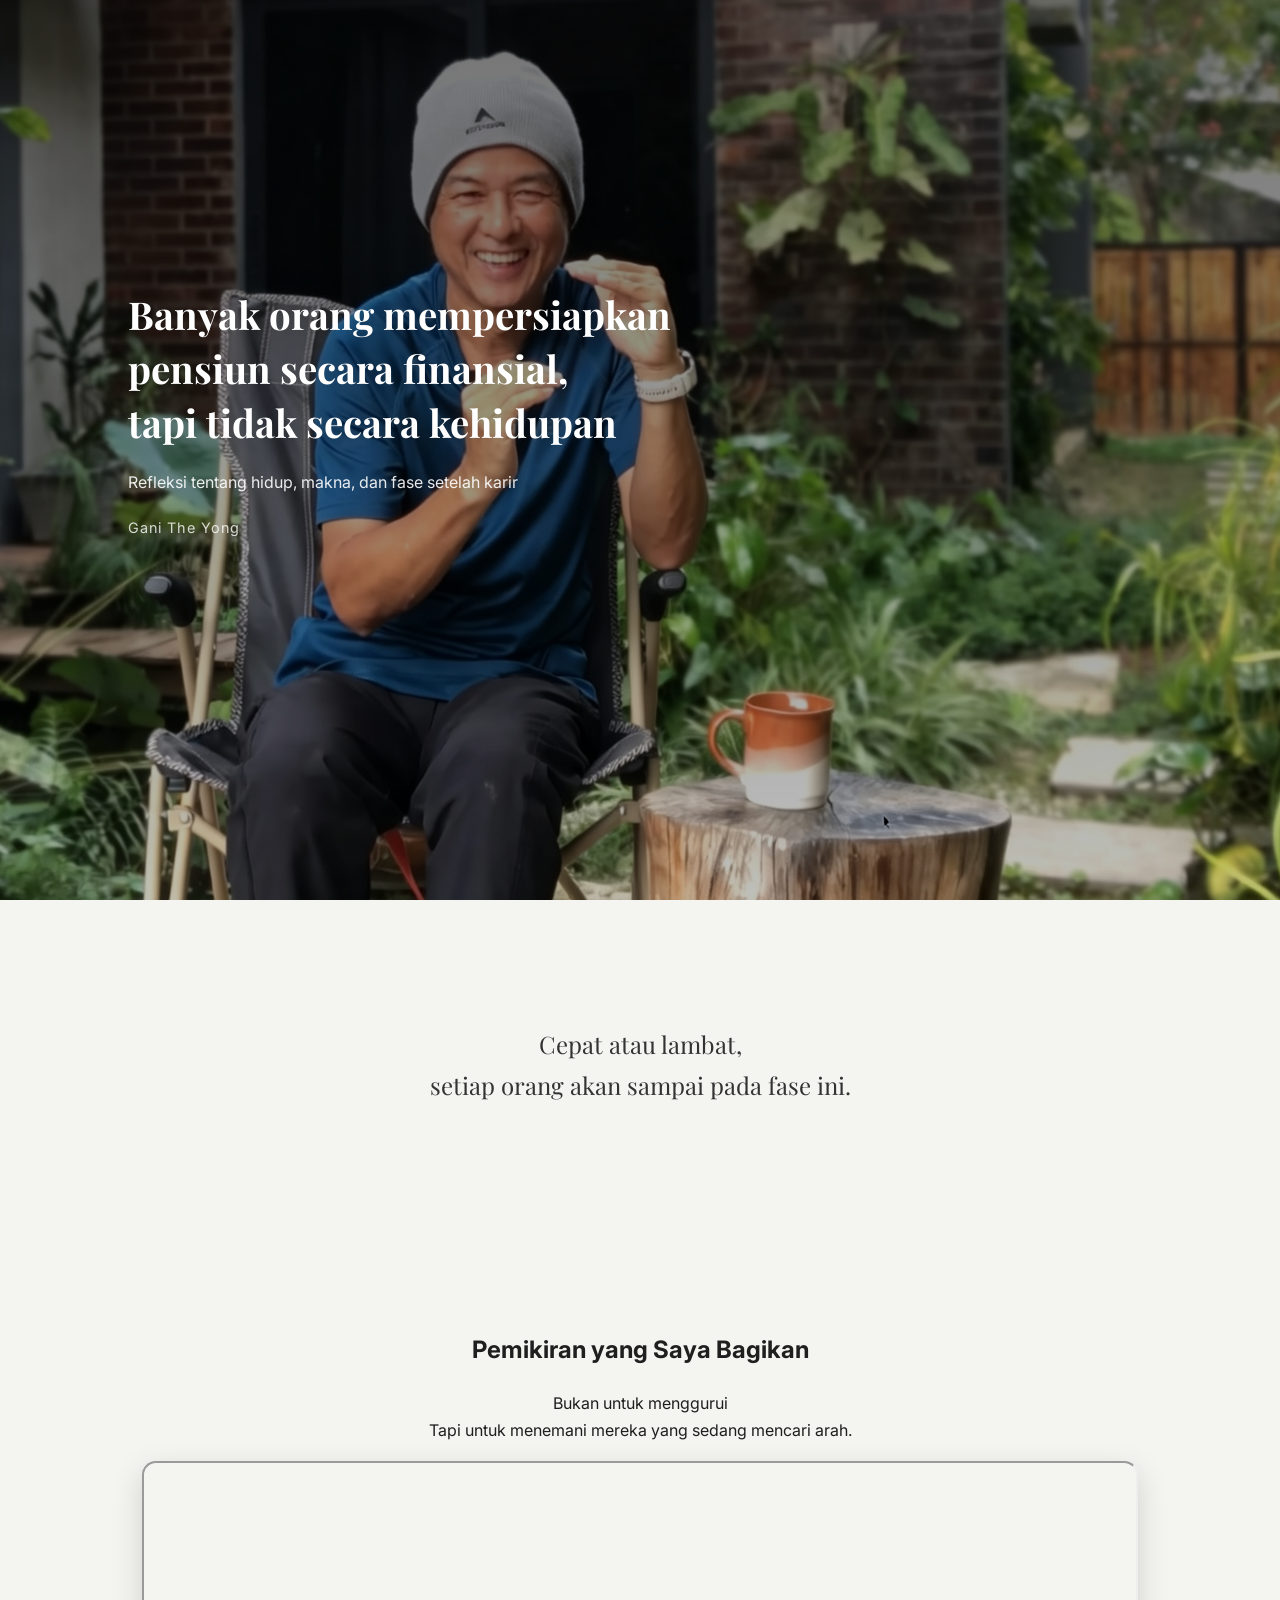
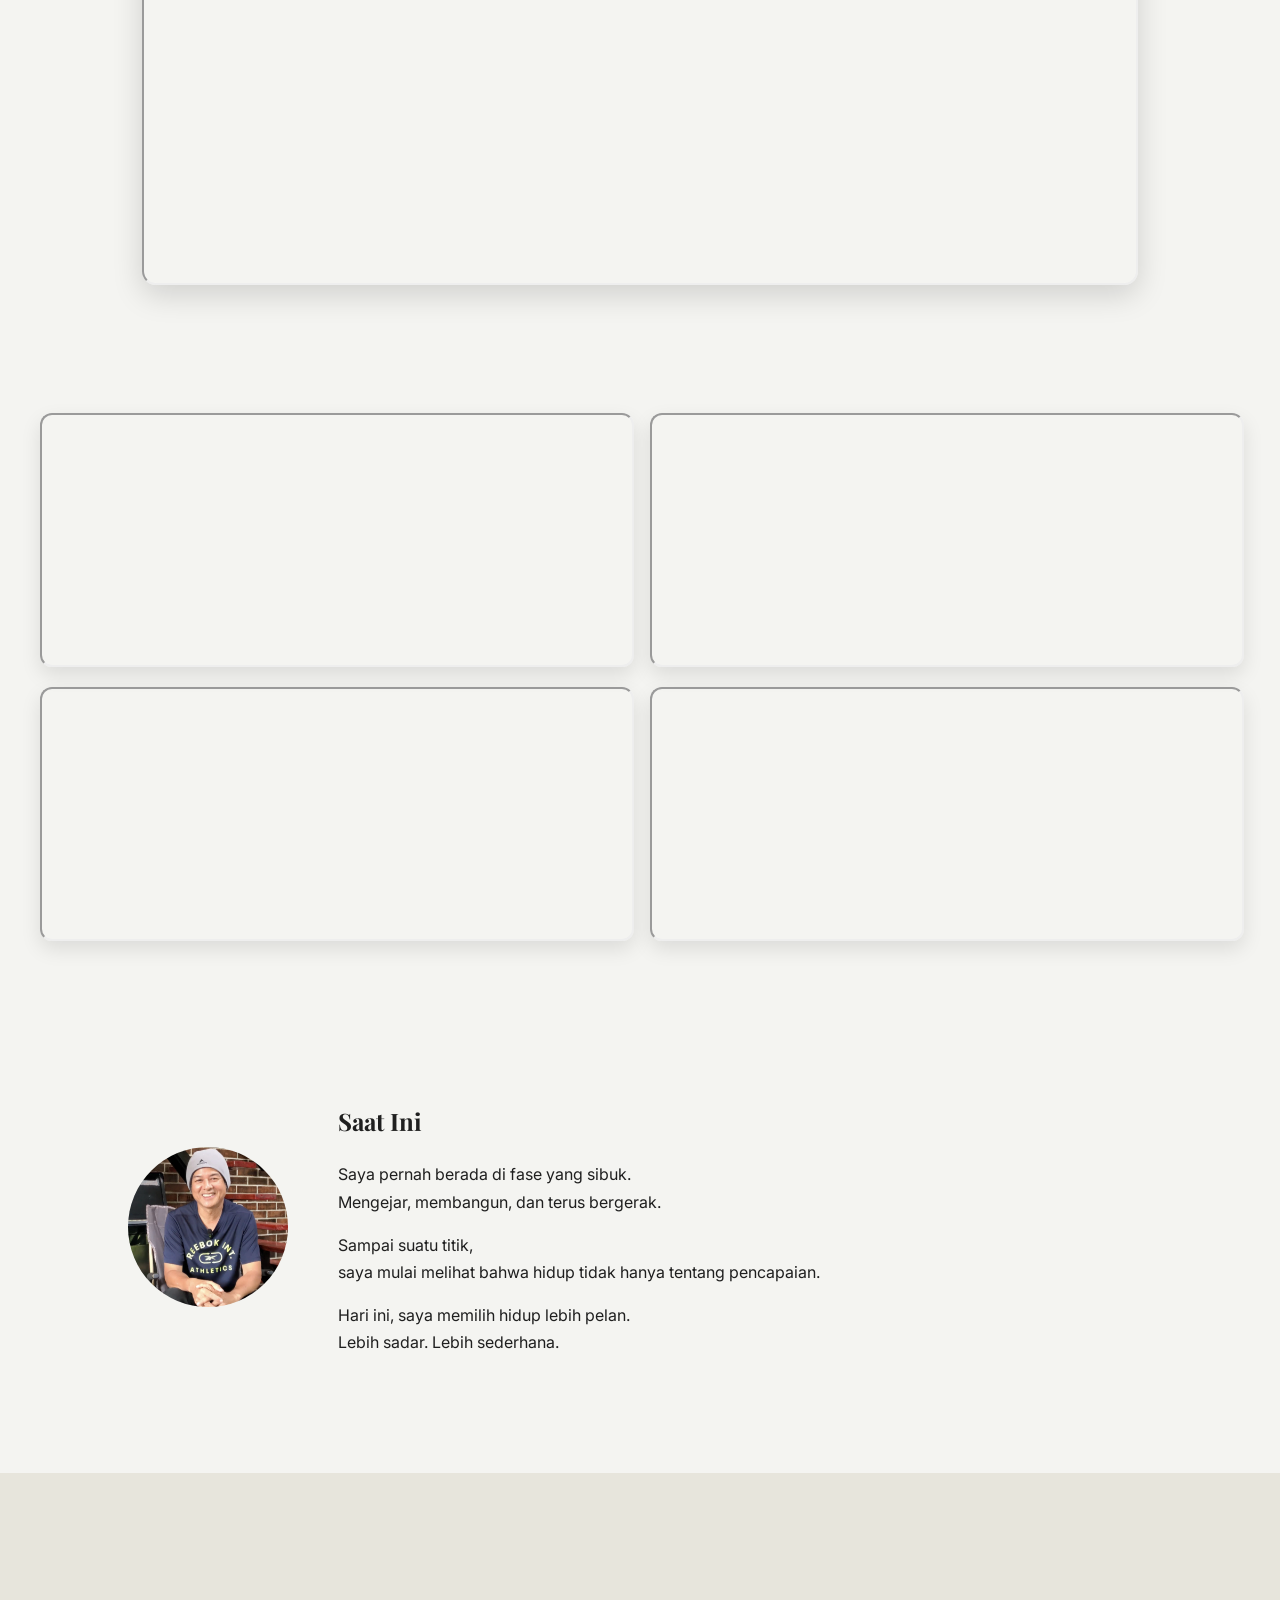
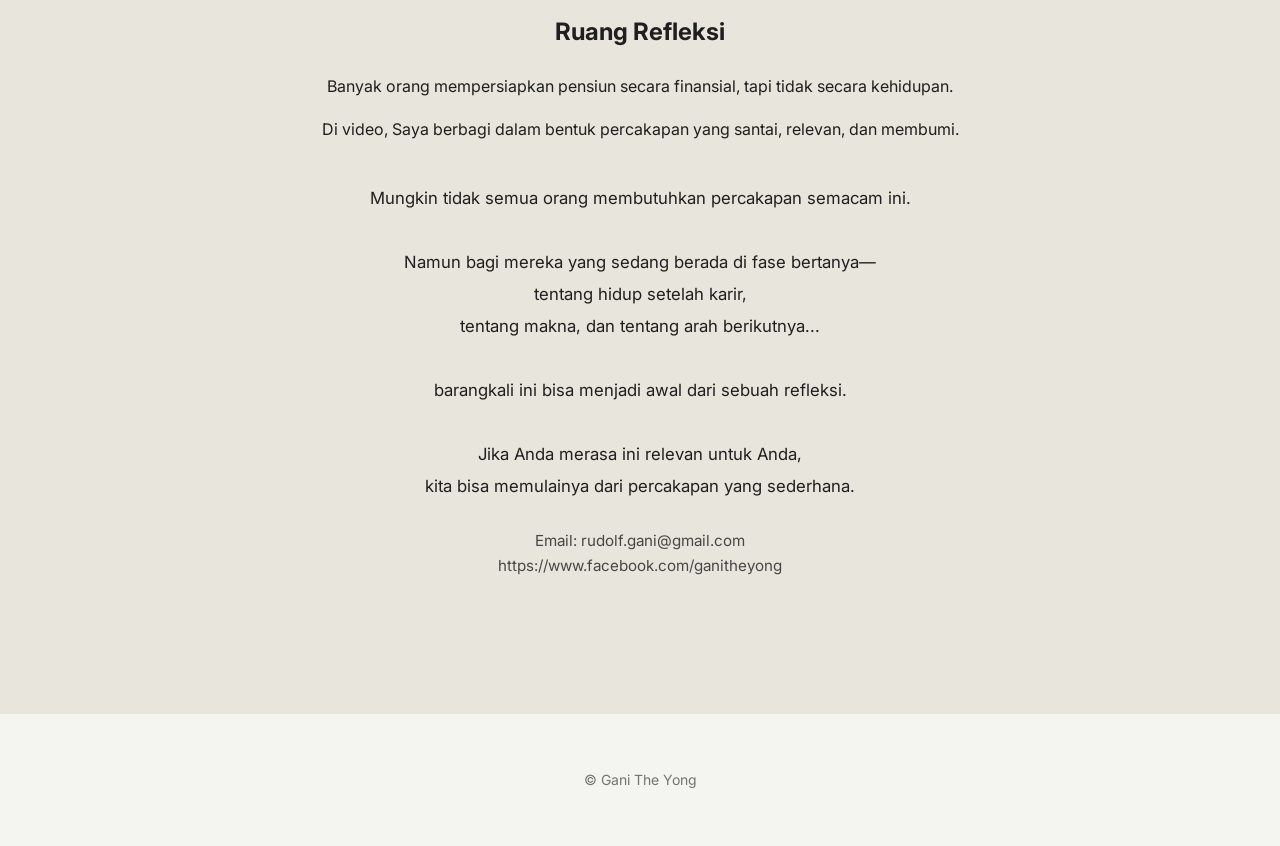
==== index.html @ de5e5ea4 "Update index.html" ====
<!DOCTYPE html>
<html lang="id">
<head>
  <meta charset="UTF-8">
  <title>Gani The Yong</title>
  <meta name="viewport" content="width=device-width, initial-scale=1.0">

  <link href="https://fonts.googleapis.com/css2?family=Playfair+Display&family=Inter:wght@300;400&display=swap" rel="stylesheet">
  <link rel="stylesheet" href="style.css">
</head>

<body>

<!-- HERO -->
<section class="hero">
  <div class="overlay"></div>

  <div class="hero-text">
    <h1>
      Banyak orang mempersiapkan pensiun secara finansial,<br>
      tapi tidak secara kehidupan
    </h1>

    <p>
      Refleksi tentang hidup, makna, dan fase setelah karir
    </p>

    <span class="name">Gani The Yong</span>
  </div>
</section>

<!-- TRANSITION -->
<section class="transition">
  <p>
    Cepat atau lambat,<br>
    setiap orang akan sampai pada fase ini.
  </p>
</section>

<!-- VIDEO EXPERIENCE -->
<section class="video-section">

  <div class="video-text">
    <h2>Pemikiran yang Saya Bagikan</h2>
    <p>
      Bukan untuk menggurui<br>
      Tapi untuk menemani mereka yang sedang mencari arah.
    </p>
  </div>

  <div class="video-main">
    <iframe src="https://www.youtube.com/embed/59CxLBM212E" allowfullscreen></iframe>
  </div>

</section>

<!-- GRID -->
<section class="video-grid">
  <iframe src="https://www.youtube.com/embed/xeolmzCCW_Y"></iframe>
  <iframe src="https://www.youtube.com/embed/osPLewqLtTQ"></iframe>
  <iframe src="https://www.youtube.com/embed/5G__MlsxWP4"></iframe>
  <iframe src="https://www.youtube.com/embed/7hkZw9Pyagk"></iframe>
</section>

<!-- STORY -->
<section class="story">

  <img src="foto.jpg" class="profile">

  <div class="story-text">
    <h2>Saat Ini</h2>

    <p>
    Saya pernah berada di fase yang sibuk.<br>
    Mengejar, membangun, dan terus bergerak.
    </p>

    <p>
    Sampai suatu titik,<br>
    saya mulai melihat bahwa hidup tidak hanya tentang pencapaian.
    </p>

    <p>
    Hari ini, saya memilih hidup lebih pelan.<br>
    Lebih sadar. Lebih sederhana.
    </p>
  </div>

</section>

<!-- SPEAKING -->
<section class="speaking">

  <div class="box">
    <h2>Ruang Refleksi</h2>

    <p>
    Banyak orang mempersiapkan pensiun secara finansial,
    tapi tidak secara kehidupan.
    </p>

    <p>
    Di video, Saya berbagi dalam bentuk percakapan yang santai,
    relevan, dan membumi.
    </p>

    <p class="cta">
    Mungkin tidak semua orang membutuhkan percakapan semacam ini.<br><br>

    Namun bagi mereka yang sedang berada di fase bertanya—<br>
    tentang hidup setelah karir,<br>
    tentang makna, dan tentang arah berikutnya...<br><br>

    barangkali ini bisa menjadi awal dari sebuah refleksi.<br><br>

    Jika Anda merasa ini relevan untuk Anda,<br>
    kita bisa memulainya dari percakapan yang sederhana.
    </p>

    <p class="contact">
      Email: rudolf.gani@gmail.com<br>
      https://www.facebook.com/ganitheyong
    </p>

  </div>

</section>

<footer>
  <p>© Gani The Yong</p>
</footer>

</body>
</html>
---- style.css ----
/* RESET */
body {
  margin: 0;
  font-family: 'Inter', sans-serif;
  background: #f4f4f1;
  color: #1f1f1f;
  line-height: 1.7;
}

/* HERO */
.hero {
  height: 100vh;
  background: url('foto-hero.jpg') center/cover no-repeat;
  position: relative;
  display: flex;
  align-items: flex-start;
}

/* overlay cinematic */
.overlay {
  position: absolute;
  width: 100%;
  height: 100%;
  background: linear-gradient(
    rgba(0,0,0,0.55),
    rgba(0,0,0,0.25)
  );
}

/* HERO TEXT */
.hero-text {
  position: relative;
  color: white;
  max-width: 600px;

  margin-left: 10%;
  margin-top: 32vh; /* 🔥 ini diturunkan lagi */

  animation: fadeUp 1.5s ease;
}

.hero h1 {
  font-family: 'Playfair Display', serif;
  font-size: 2.4em;
  line-height: 1.4;
  margin: 0;
}

.hero p {
  margin-top: 20px;
  opacity: 0.9;
}

.name {
  display: block;
  margin-top: 20px;
  font-size: 0.9em;
  opacity: 0.8;
  letter-spacing: 1px;
}

/* TRANSITION */
.transition {
  text-align: center;
  padding: 100px 20px;
  font-size: 1.5em;
  font-family: 'Playfair Display', serif;
  color: #333;

  animation: fadeUp 1.5s ease;
}

/* VIDEO SECTION */
.video-section {
  padding: 80px 20px;
  text-align: center;

  animation: fadeUp 1.5s ease;
}

.video-main iframe {
  width: 80%;
  height: 420px;
  border-radius: 14px;
  box-shadow: 0 10px 30px rgba(0,0,0,0.15);
}

/* GRID VIDEO */
.video-grid {
  display: grid;
  grid-template-columns: 1fr 1fr;
  gap: 20px;
  padding: 40px;

  animation: fadeUp 1.5s ease;
}

iframe {
  width: 100%;
  height: 250px;
  border-radius: 12px;
  box-shadow: 0 8px 20px rgba(0,0,0,0.1);
}

/* STORY */
.story {
  display: flex;
  align-items: center;
  gap: 50px;
  padding: 100px 10%;

  animation: fadeUp 1.5s ease;
}

.profile {
  width: 160px;
  height: 160px;
  border-radius: 50%;
  object-fit: cover;
  filter: grayscale(15%);
}

.story-text {
  max-width: 500px;
}

.story h2 {
  font-family: 'Playfair Display', serif;
}

/* SPEAKING */
.speaking {
  background: #e7e5dc;
  padding: 120px 20px;

  animation: fadeUp 1.5s ease;
}

.box {
  max-width: 700px;
  margin: auto;
  text-align: center;
}

.cta {
  margin-top: 40px;
  line-height: 1.9;
  font-size: 1.05em;
}

.contact {
  margin-top: 25px;
  font-size: 0.95em;
  opacity: 0.8;
}

/* FOOTER */
footer {
  text-align: center;
  padding: 40px;
  font-size: 14px;
  opacity: 0.6;
}

/* ANIMATION */
@keyframes fadeUp {
  from {
    opacity: 0;
    transform: translateY(30px);
  }
  to {
    opacity: 1;
    transform: translateY(0);
  }
}

/* MOBILE */
@media (max-width: 768px) {

  .hero-text {
    margin-left: 5%;
    margin-top: 38vh; /* lebih turun di HP */
    max-width: 90%;
  }

  .hero h1 {
    font-size: 1.8em;
  }

  .video-main iframe {
    width: 100%;
    height: 250px;
  }

  .video-grid {
    grid-template-columns: 1fr;
  }

  .story {
    flex-direction: column;
    text-align: center;
  }
}
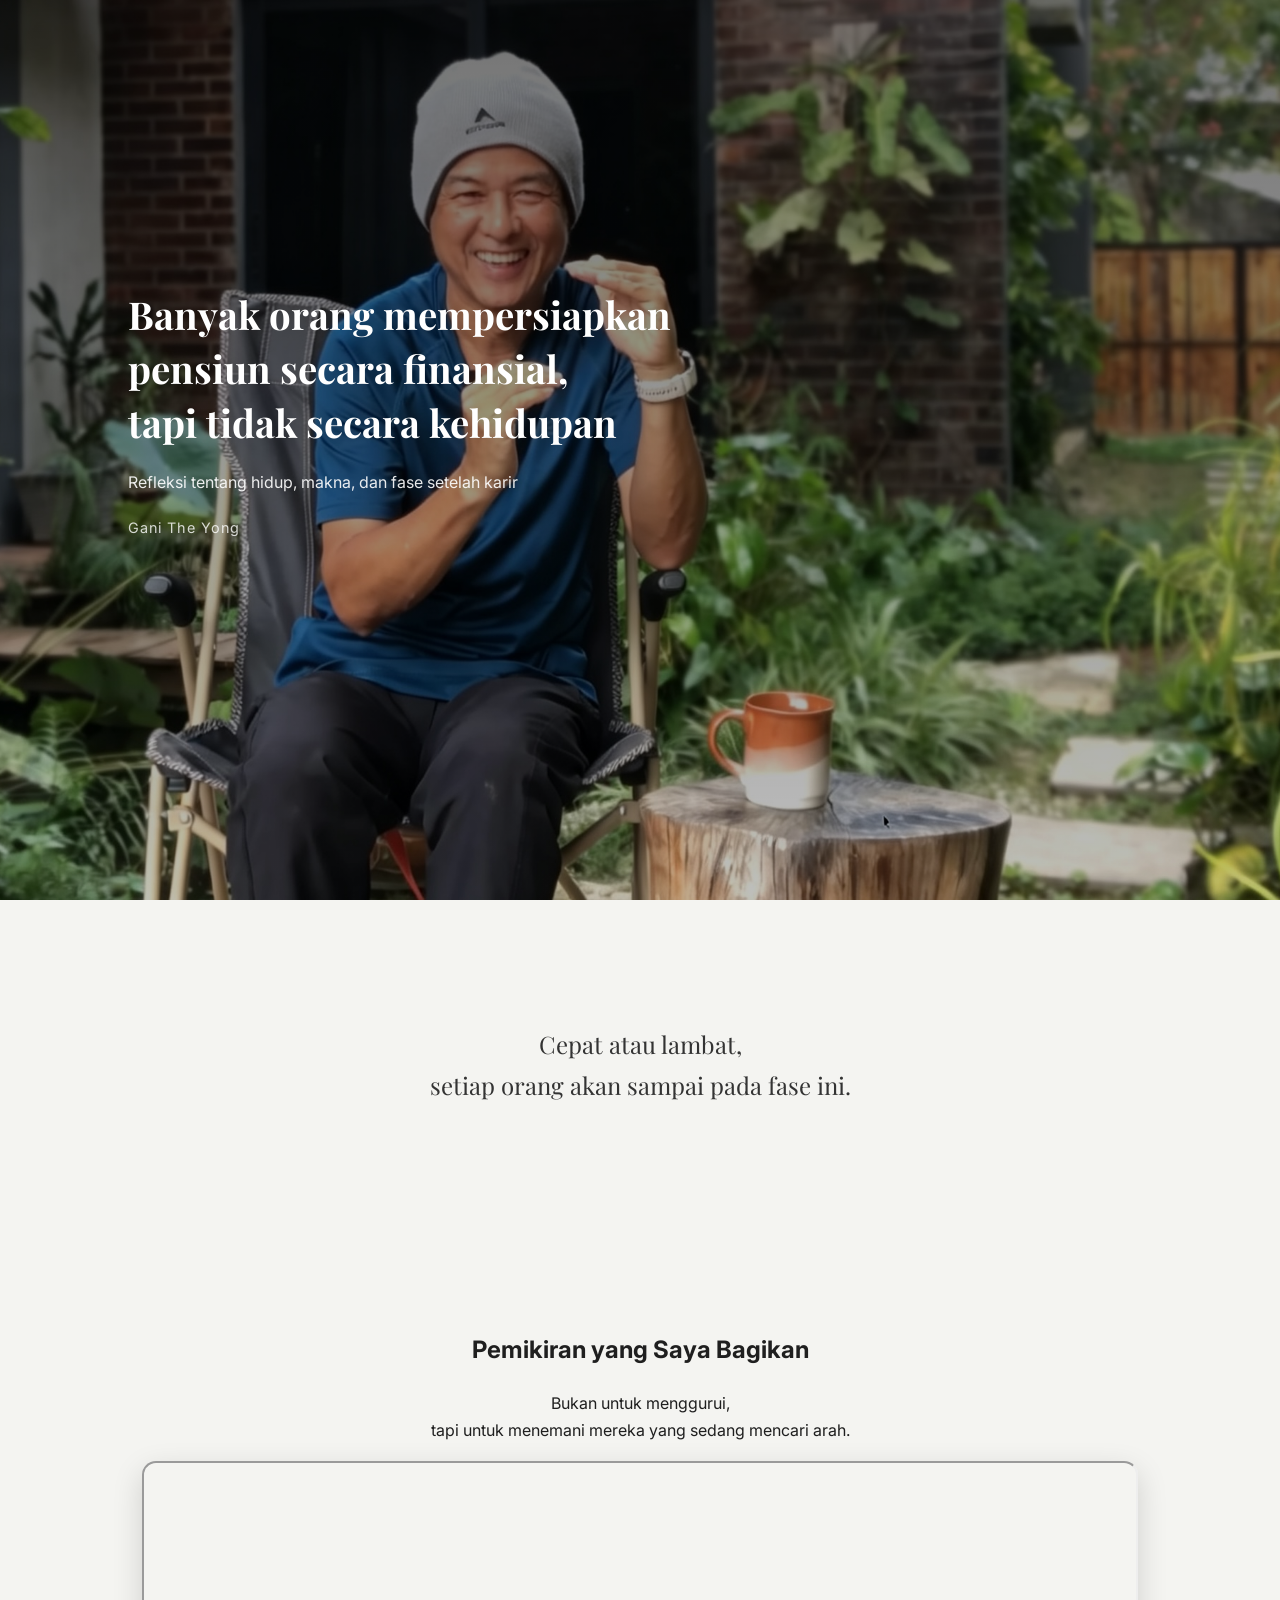
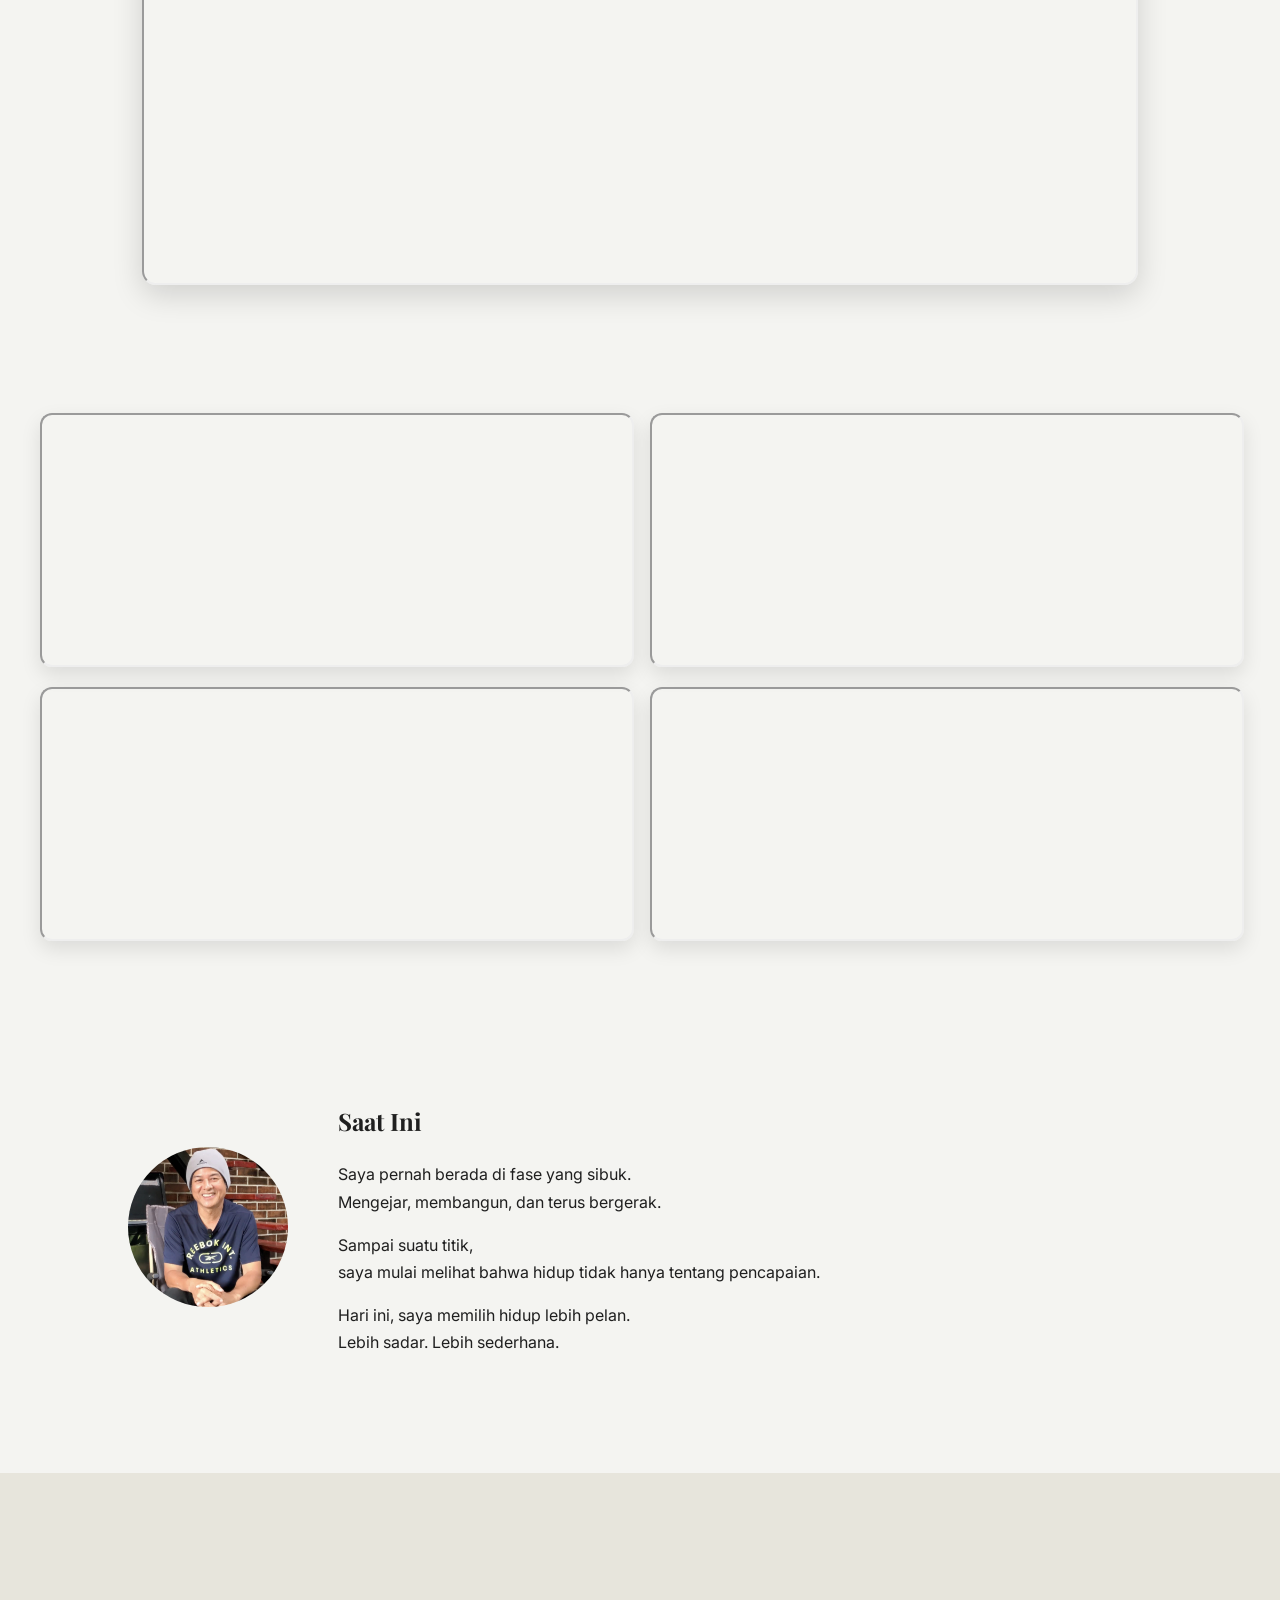
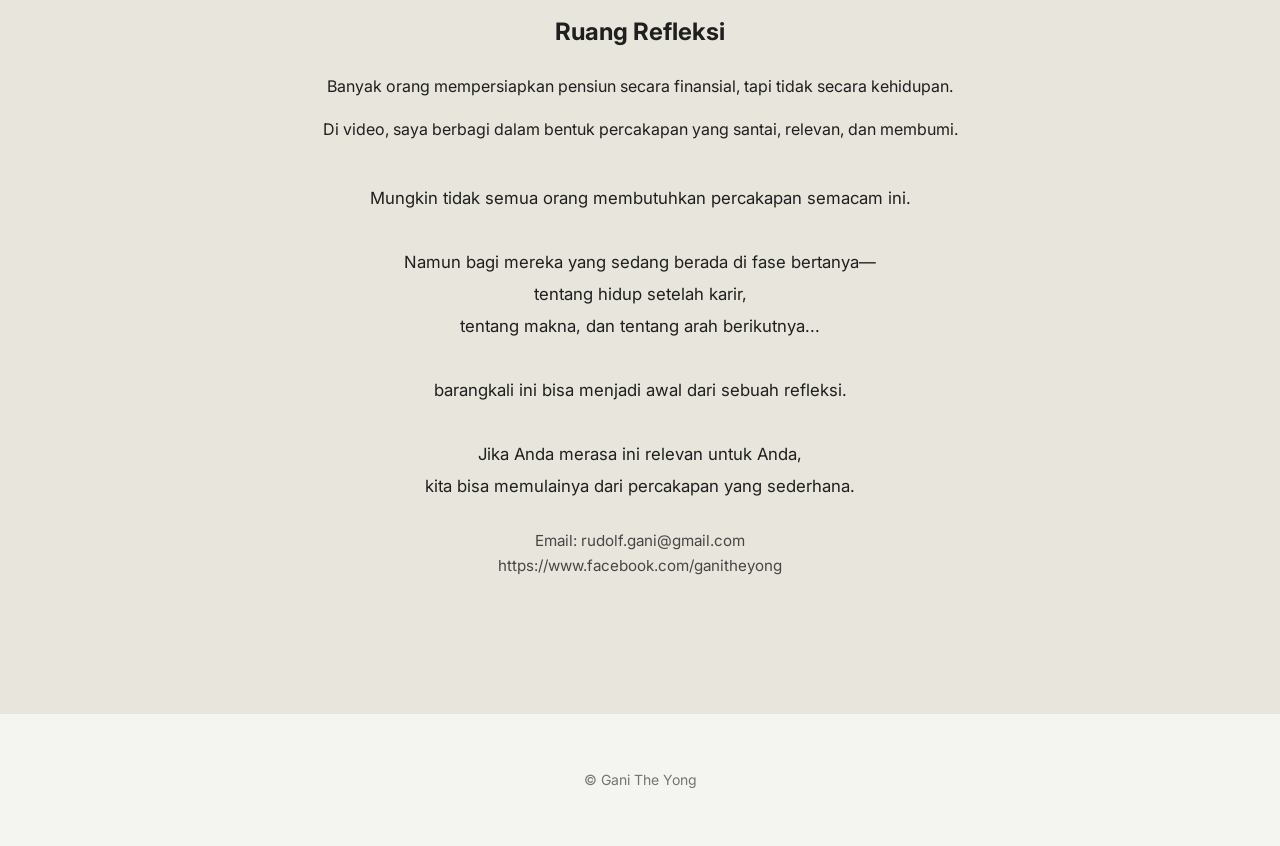
==== commit 516a2e14: "Fix text formatting and capitalization in index.html" ====
--- a/index.html
+++ b/index.html
@@ -37,14 +37,14 @@
   </p>
 </section>
 
-<!-- VIDEO EXPERIENCE -->
+<!-- VIDEO -->
 <section class="video-section">
 
   <div class="video-text">
     <h2>Pemikiran yang Saya Bagikan</h2>
     <p>
-      Bukan untuk menggurui<br>
-      Tapi untuk menemani mereka yang sedang mencari arah.
+      Bukan untuk menggurui,<br>
+      tapi untuk menemani mereka yang sedang mencari arah.
     </p>
   </div>
 
@@ -100,7 +100,7 @@
     </p>
 
     <p>
-    Di video, Saya berbagi dalam bentuk percakapan yang santai,
+    Di video, saya berbagi dalam bentuk percakapan yang santai,
     relevan, dan membumi.
     </p>
 
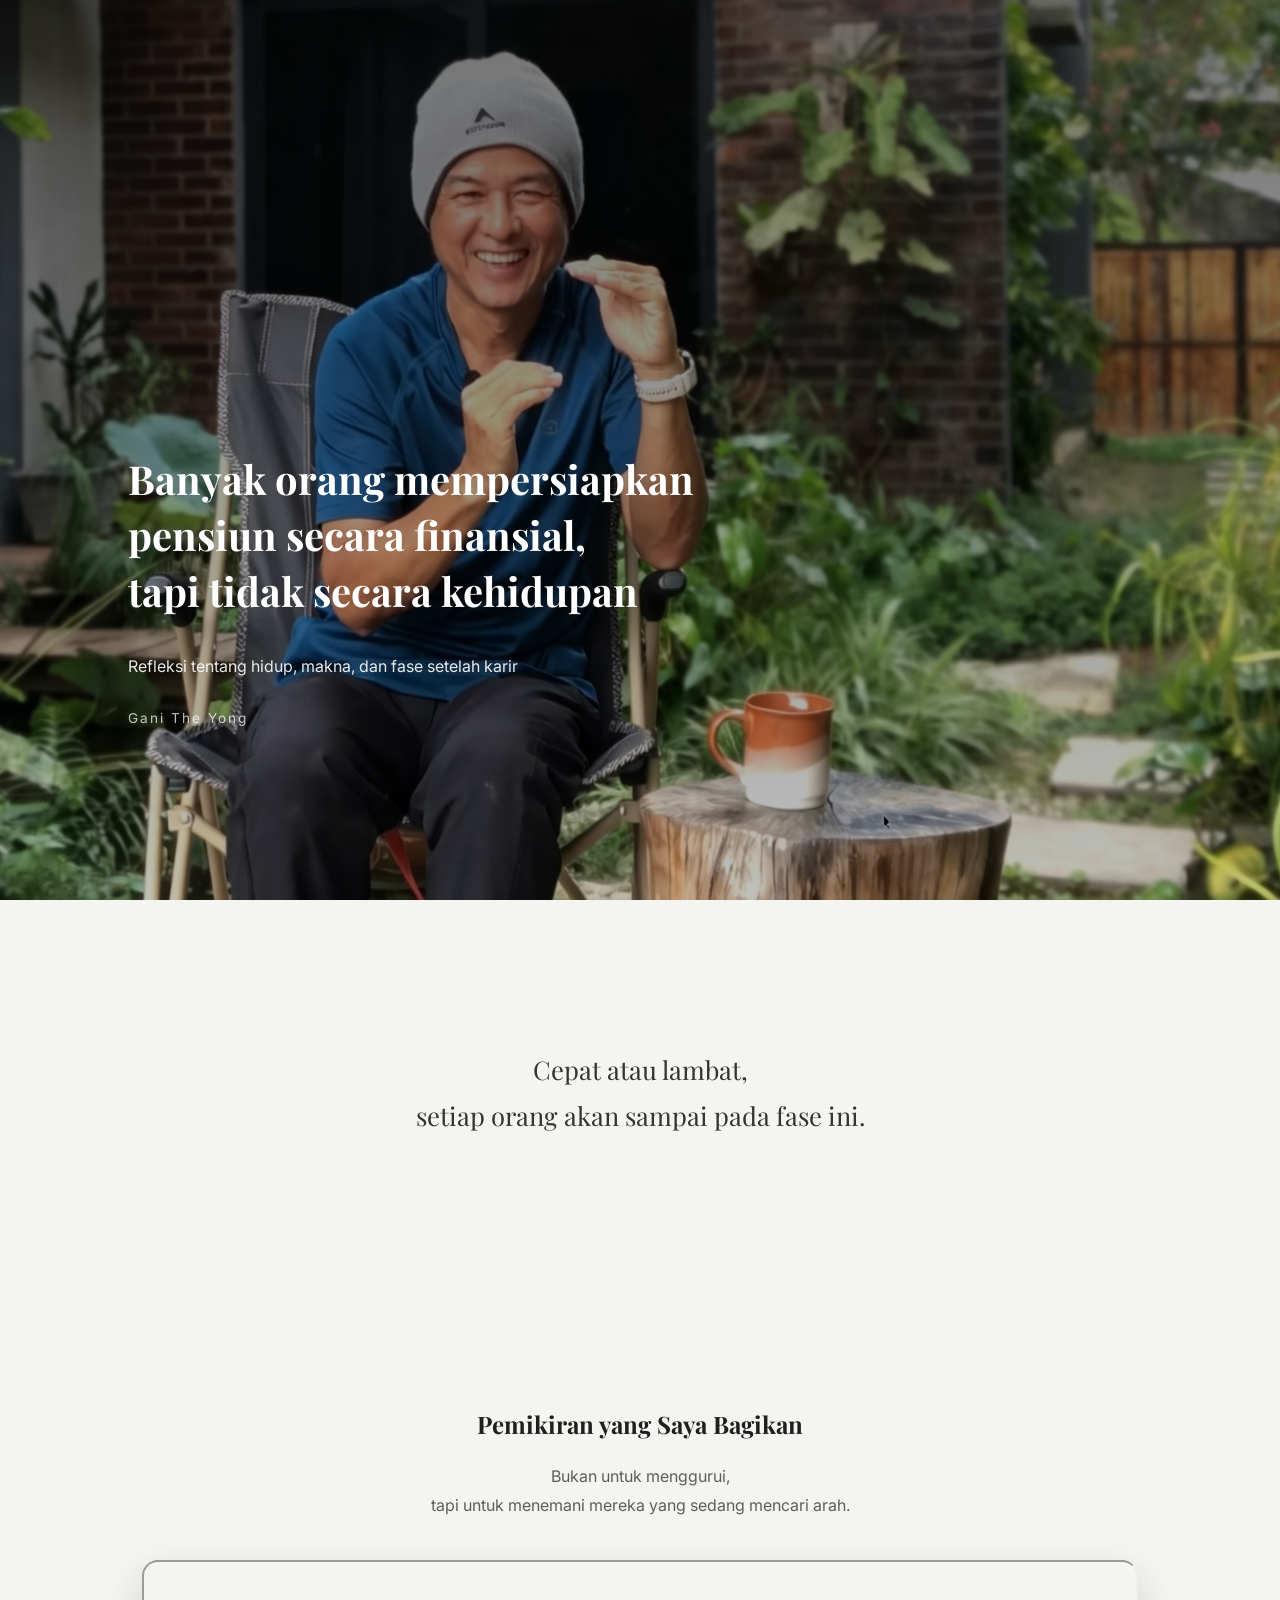
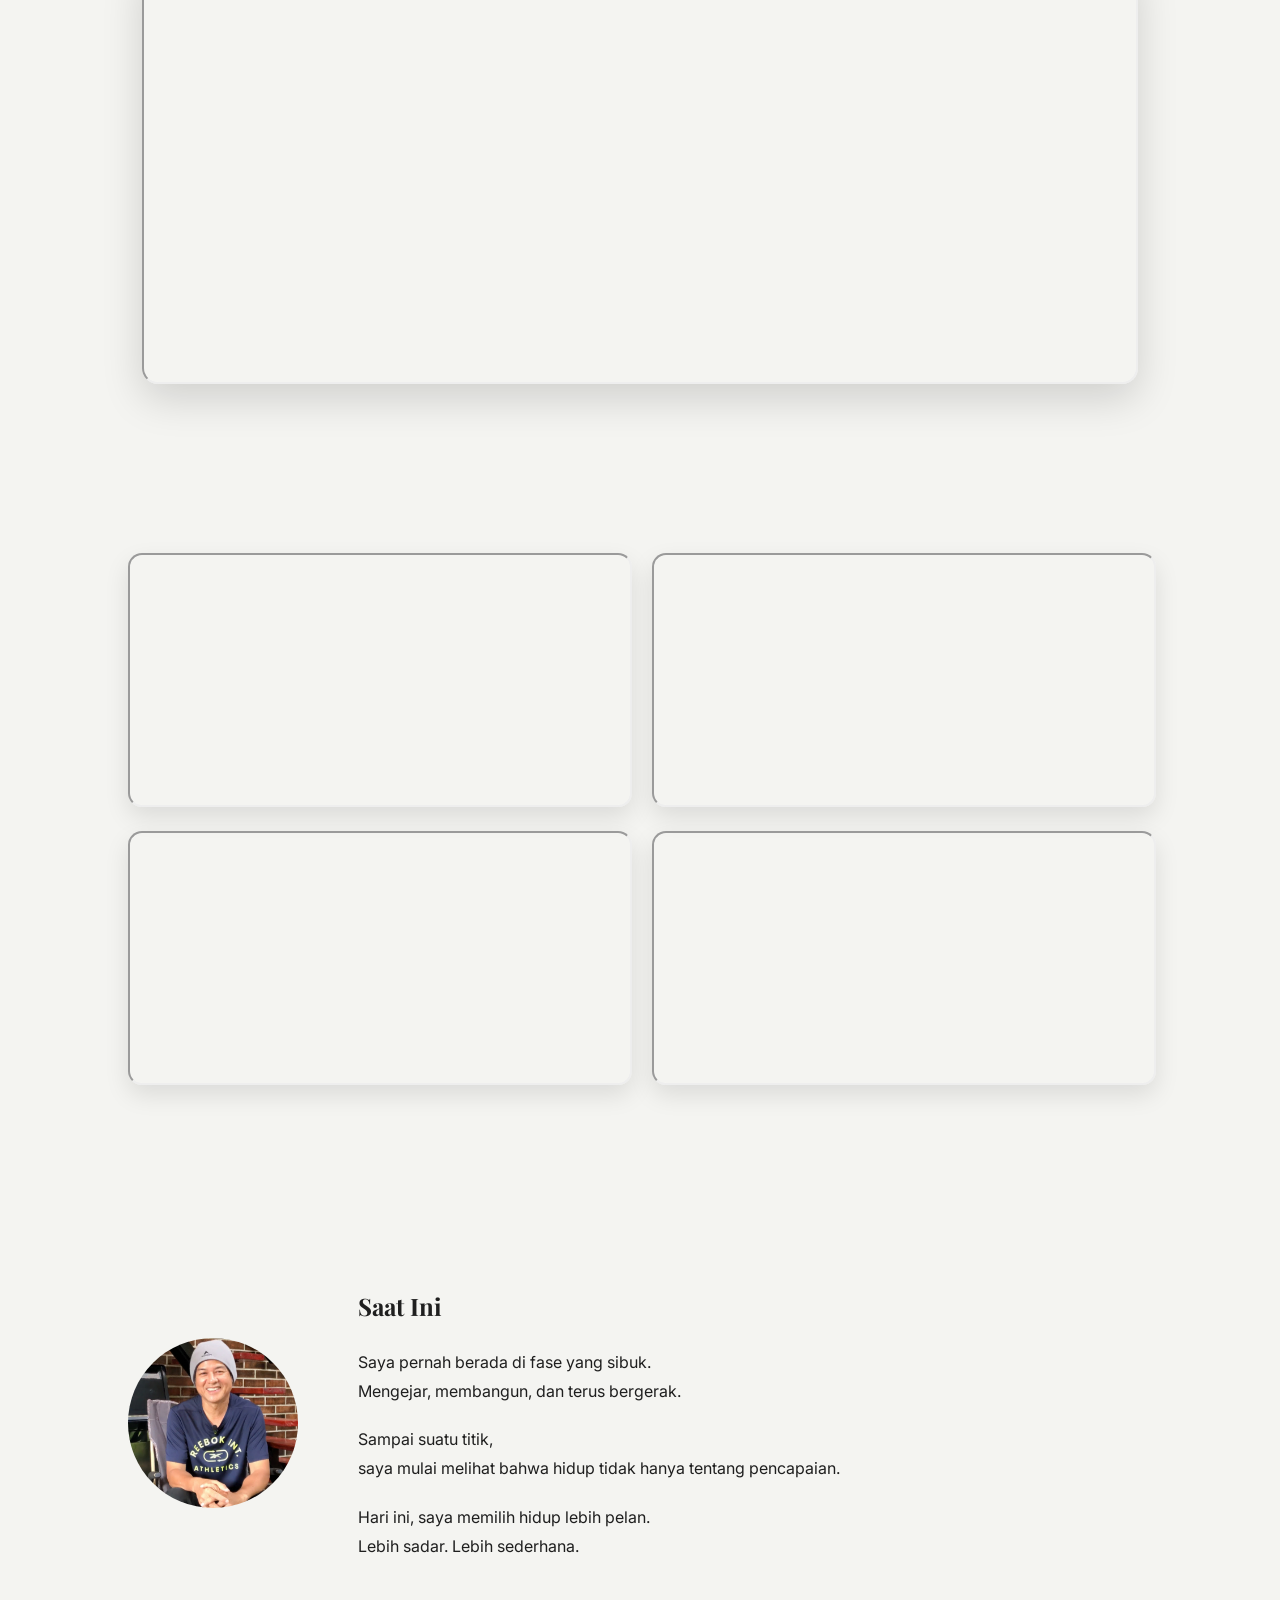
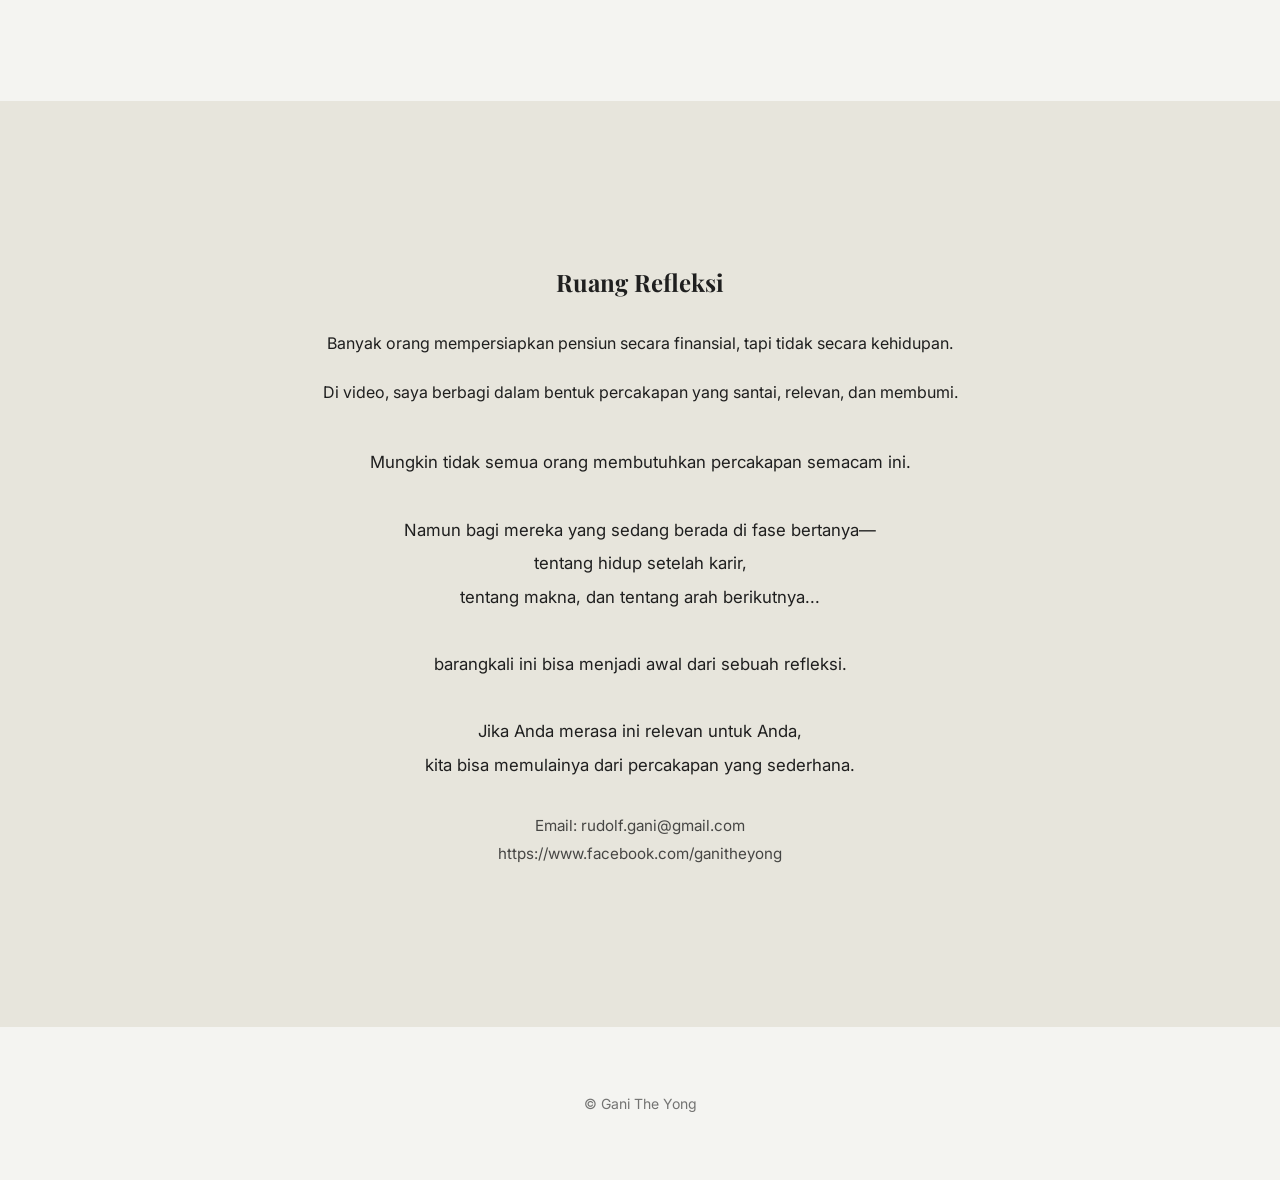
==== commit 86c344e6: "Update index.html" ====
--- a/index.html
+++ b/index.html
@@ -17,6 +17,7 @@
 
   <div class="hero-text">
     <h1>
+      <br><br>
       Banyak orang mempersiapkan pensiun secara finansial,<br>
       tapi tidak secara kehidupan
     </h1>
--- a/style.css
+++ b/style.css
@@ -4,7 +4,7 @@
   font-family: 'Inter', sans-serif;
   background: #f4f4f1;
   color: #1f1f1f;
-  line-height: 1.7;
+  line-height: 1.8;
 }
 
 /* HERO */
@@ -13,10 +13,8 @@
   background: url('foto-hero.jpg') center/cover no-repeat;
   position: relative;
   display: flex;
-  align-items: flex-start;
-}
-
-/* overlay cinematic */
+}
+
 .overlay {
   position: absolute;
   width: 100%;
@@ -27,23 +25,21 @@
   );
 }
 
-/* HERO TEXT */
 .hero-text {
   position: relative;
   color: white;
-  max-width: 600px;
+  max-width: 620px;
 
   margin-left: 10%;
-  margin-top: 32vh; /* 🔥 ini diturunkan lagi */
+  margin-top: 34vh;
 
   animation: fadeUp 1.5s ease;
 }
 
 .hero h1 {
   font-family: 'Playfair Display', serif;
-  font-size: 2.4em;
+  font-size: 2.5em;
   line-height: 1.4;
-  margin: 0;
 }
 
 .hero p {
@@ -53,103 +49,112 @@
 
 .name {
   display: block;
-  margin-top: 20px;
-  font-size: 0.9em;
-  opacity: 0.8;
-  letter-spacing: 1px;
+  margin-top: 25px;
+  font-size: 0.85em;
+  letter-spacing: 2px;
+  opacity: 0.75;
 }
 
 /* TRANSITION */
 .transition {
   text-align: center;
+  padding: 120px 20px;
+  font-size: 1.6em;
+  font-family: 'Playfair Display', serif;
+  color: #333;
+}
+
+/* VIDEO */
+.video-section {
   padding: 100px 20px;
-  font-size: 1.5em;
-  font-family: 'Playfair Display', serif;
-  color: #333;
-
-  animation: fadeUp 1.5s ease;
-}
-
-/* VIDEO SECTION */
-.video-section {
-  padding: 80px 20px;
-  text-align: center;
-
-  animation: fadeUp 1.5s ease;
+  text-align: center;
+}
+
+.video-text h2 {
+  font-family: 'Playfair Display', serif;
+  margin-bottom: 15px;
+}
+
+.video-text p {
+  opacity: 0.7;
+  margin-bottom: 40px;
 }
 
 .video-main iframe {
   width: 80%;
   height: 420px;
-  border-radius: 14px;
-  box-shadow: 0 10px 30px rgba(0,0,0,0.15);
-}
-
-/* GRID VIDEO */
+  border-radius: 16px;
+  box-shadow: 0 15px 40px rgba(0,0,0,0.15);
+}
+
+/* GRID */
 .video-grid {
   display: grid;
   grid-template-columns: 1fr 1fr;
-  gap: 20px;
-  padding: 40px;
-
-  animation: fadeUp 1.5s ease;
+  gap: 24px;
+  padding: 60px 10%;
 }
 
 iframe {
   width: 100%;
   height: 250px;
-  border-radius: 12px;
-  box-shadow: 0 8px 20px rgba(0,0,0,0.1);
+  border-radius: 14px;
+  box-shadow: 0 10px 25px rgba(0,0,0,0.1);
 }
 
 /* STORY */
 .story {
   display: flex;
   align-items: center;
-  gap: 50px;
-  padding: 100px 10%;
-
-  animation: fadeUp 1.5s ease;
+  gap: 60px;
+  padding: 120px 10%;
 }
 
 .profile {
-  width: 160px;
-  height: 160px;
+  width: 170px;
+  height: 170px;
   border-radius: 50%;
   object-fit: cover;
-  filter: grayscale(15%);
-}
-
-.story-text {
-  max-width: 500px;
-}
-
-.story h2 {
-  font-family: 'Playfair Display', serif;
+}
+
+.story-text h2 {
+  font-family: 'Playfair Display', serif;
+  margin-bottom: 20px;
+}
+
+.story-text p {
+  margin-bottom: 20px;
 }
 
 /* SPEAKING */
 .speaking {
   background: #e7e5dc;
-  padding: 120px 20px;
-
-  animation: fadeUp 1.5s ease;
+  padding: 140px 20px;
 }
 
 .box {
-  max-width: 700px;
+  max-width: 720px;
   margin: auto;
   text-align: center;
+}
+
+.box h2 {
+  font-family: 'Playfair Display', serif;
+  margin-bottom: 25px;
+}
+
+.box p {
+  margin-bottom: 20px;
 }
 
 .cta {
   margin-top: 40px;
-  line-height: 1.9;
+  line-height: 2;
   font-size: 1.05em;
 }
 
 .contact {
-  margin-top: 25px;
+  margin-top: 30px;
   font-size: 0.95em;
   opacity: 0.8;
 }
@@ -157,7 +162,7 @@
 /* FOOTER */
 footer {
   text-align: center;
-  padding: 40px;
+  padding: 50px;
   font-size: 14px;
   opacity: 0.6;
 }
@@ -179,7 +184,7 @@
 
   .hero-text {
     margin-left: 5%;
-    margin-top: 38vh; /* lebih turun di HP */
+    margin-top: 38vh;
     max-width: 90%;
   }
 
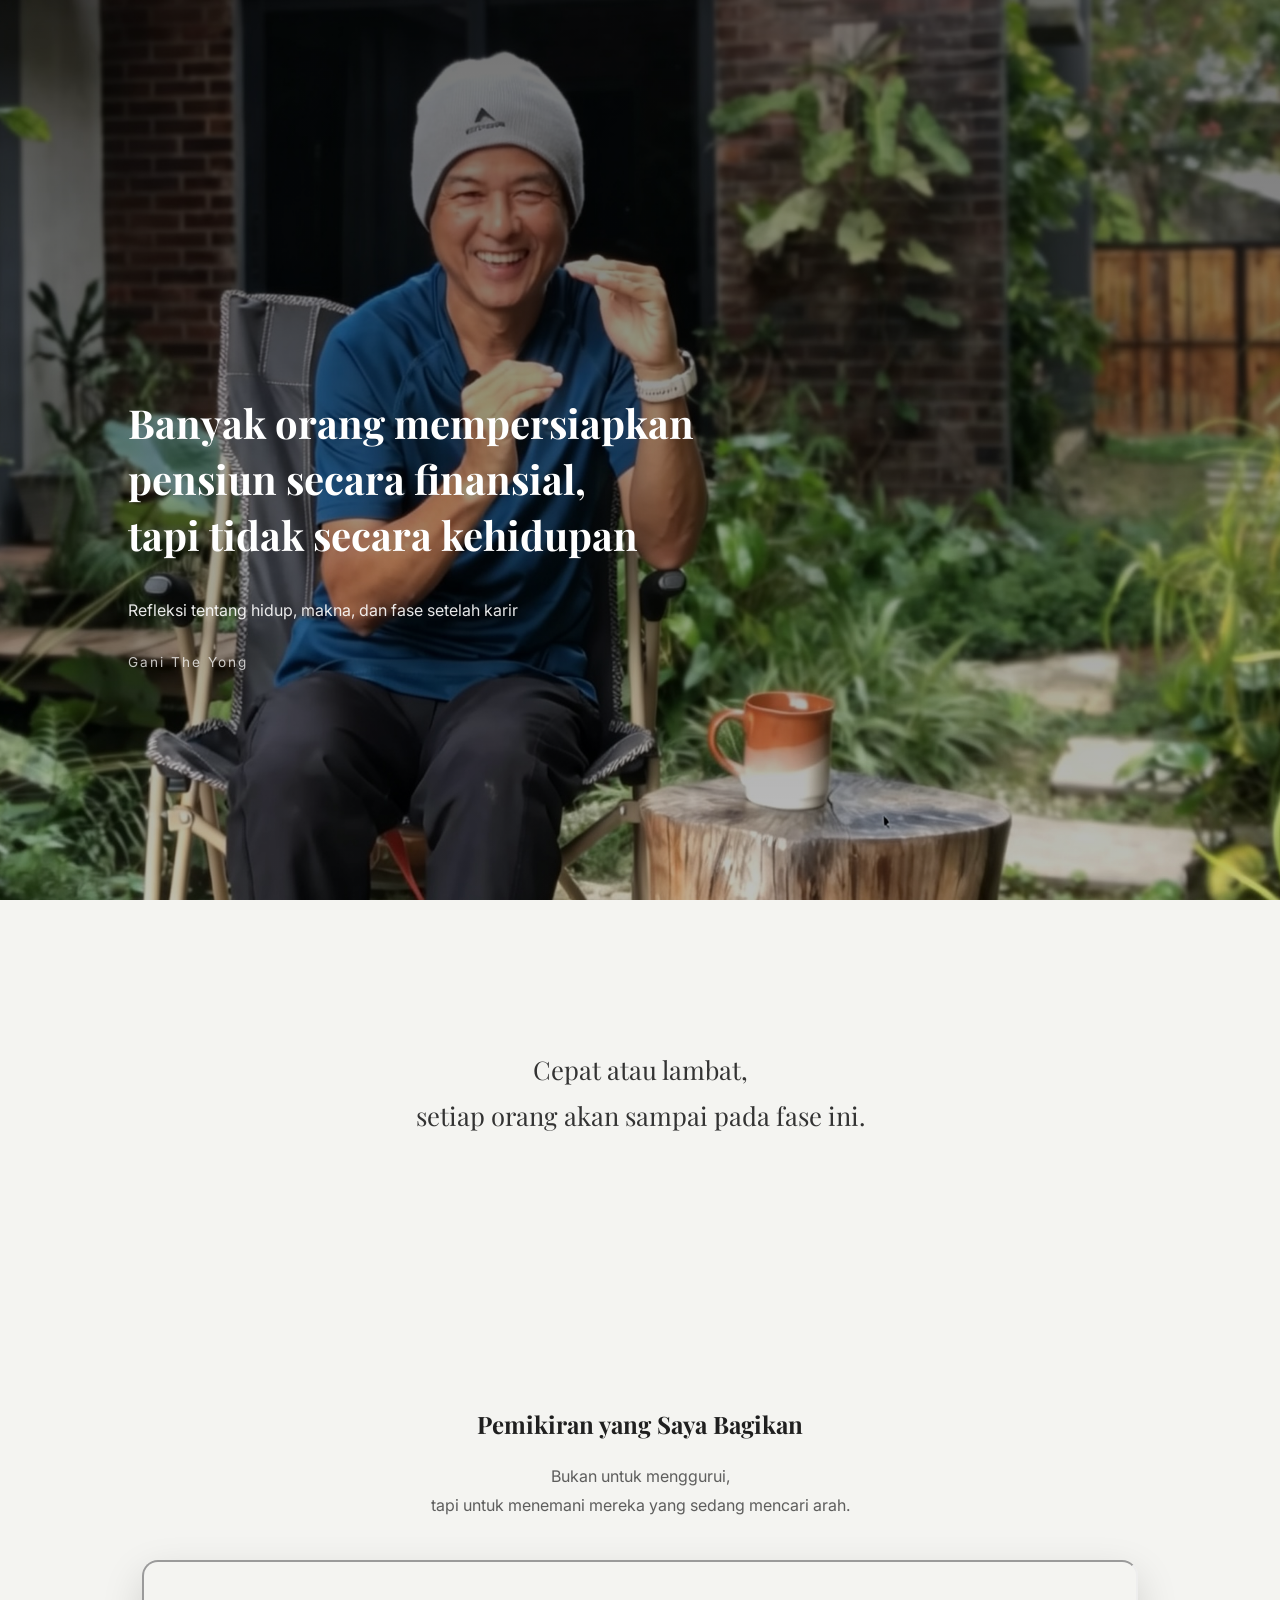
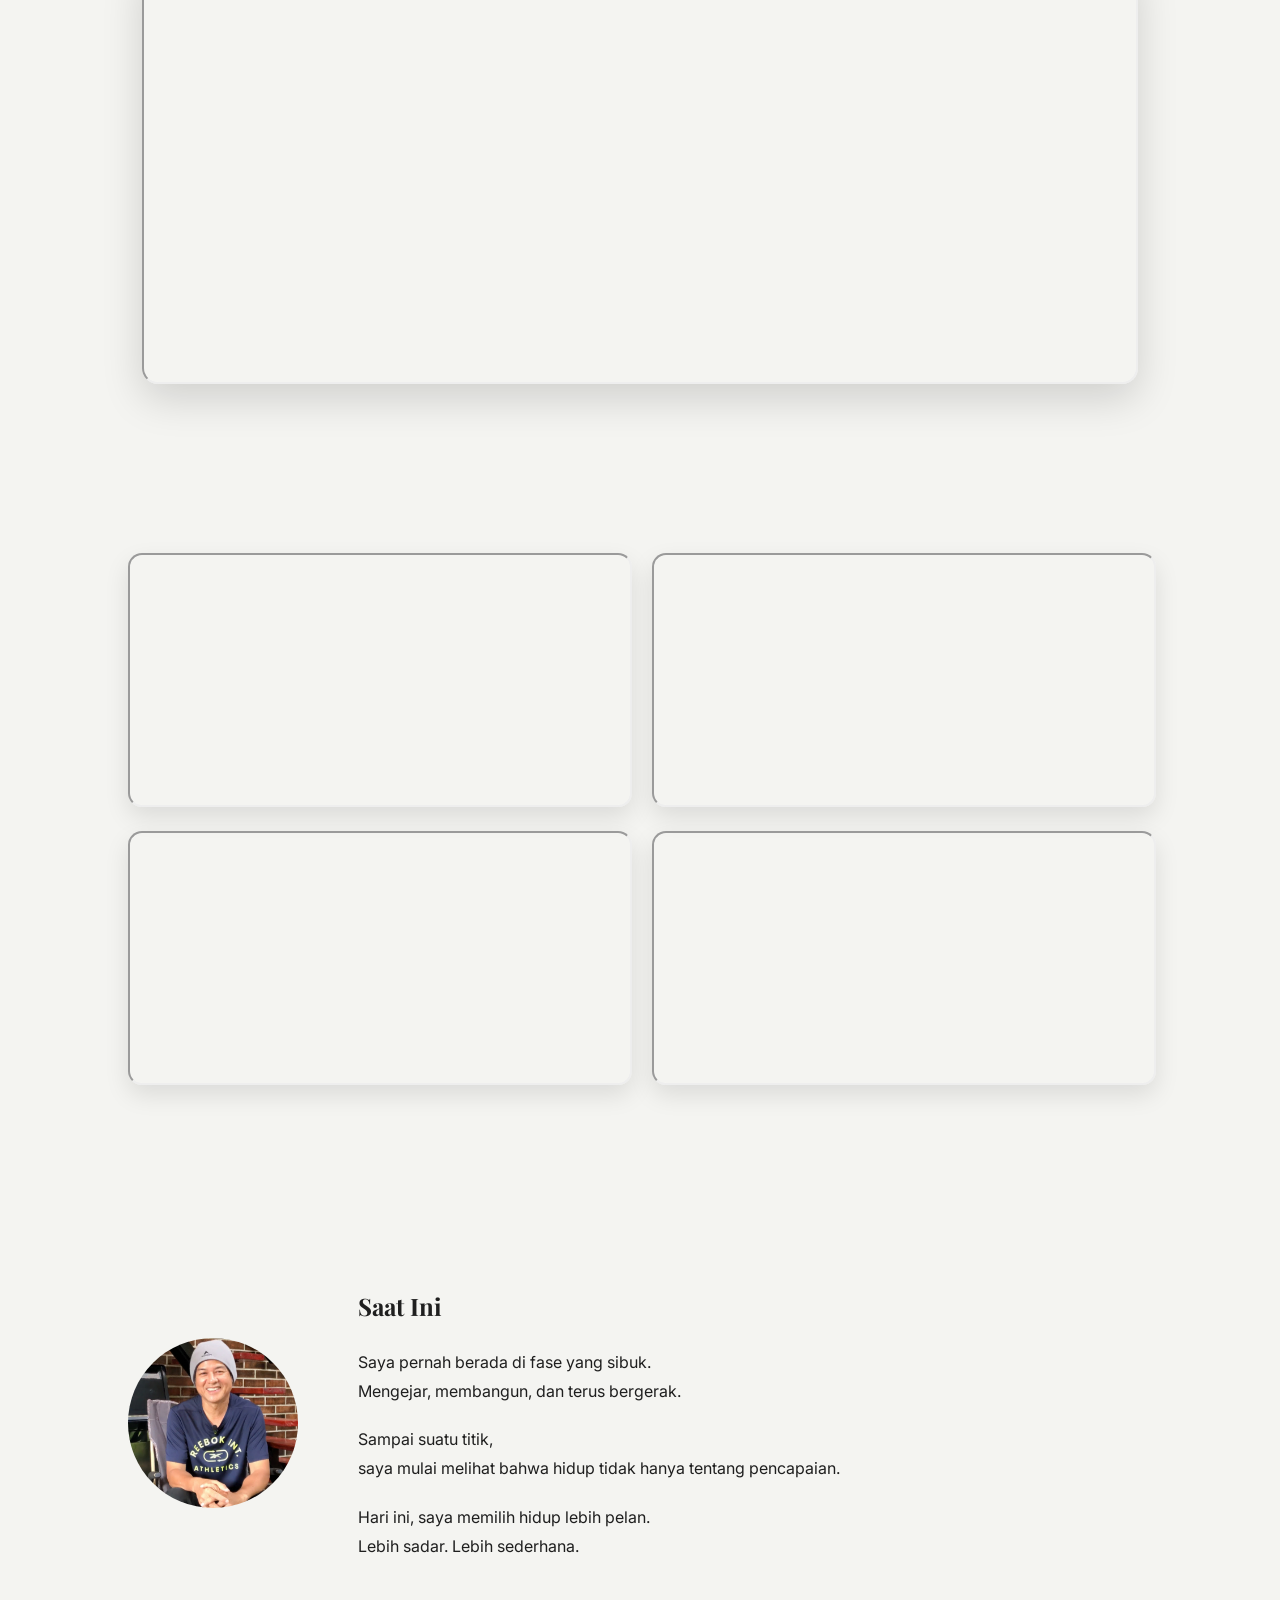
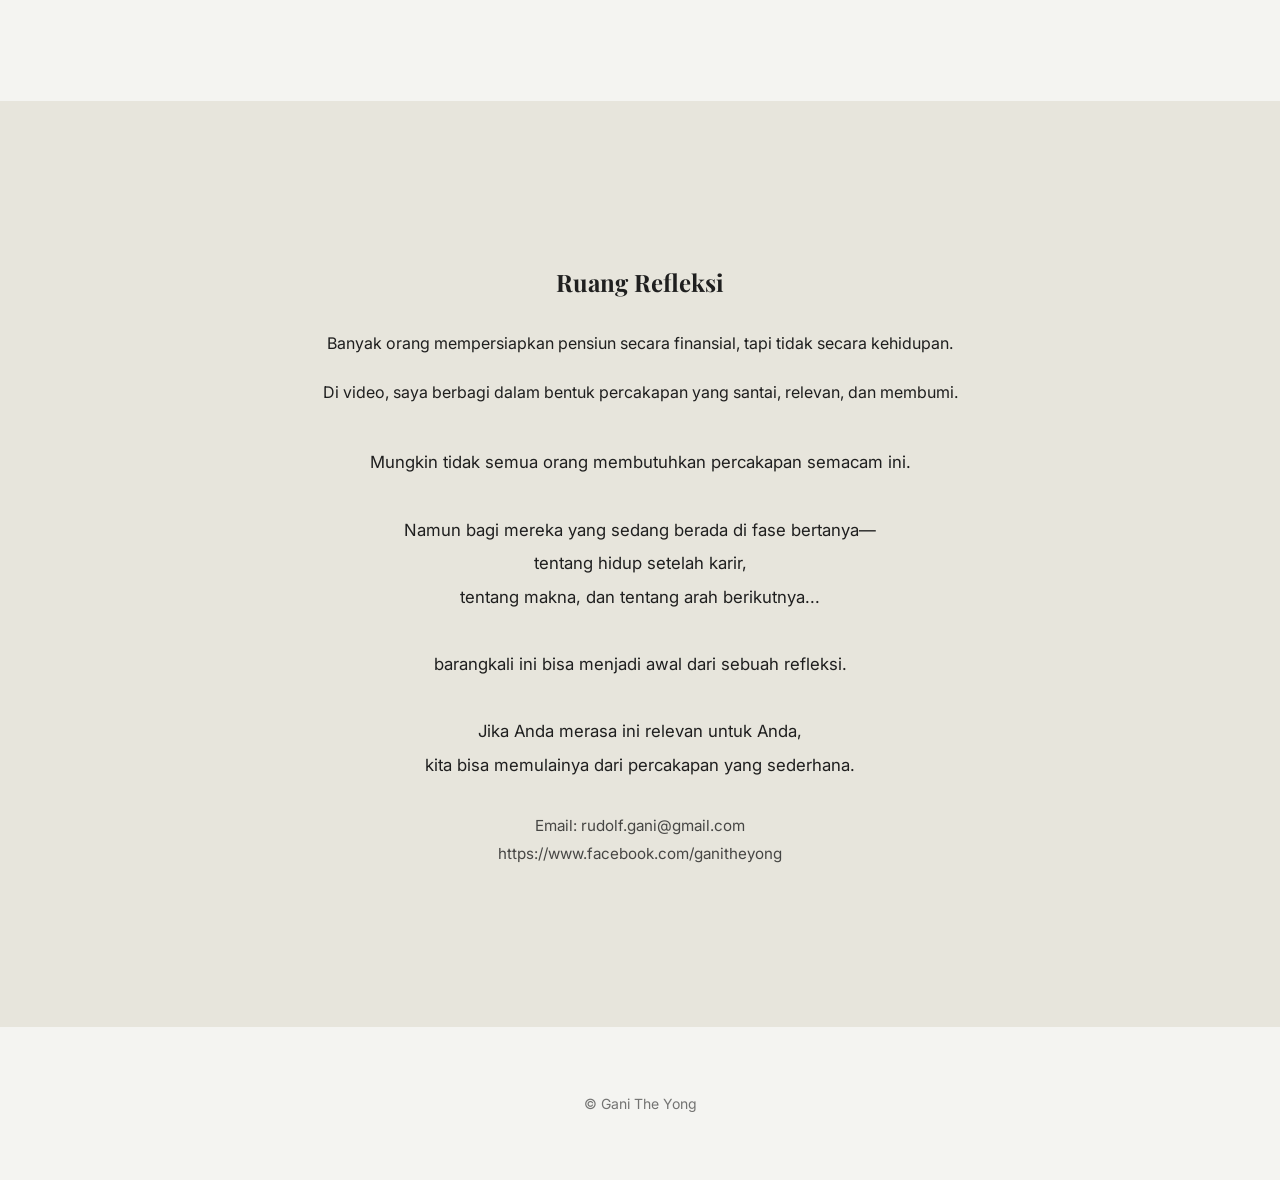
==== commit 812a8e5c: "Update index.html" ====
--- a/index.html
+++ b/index.html
@@ -17,7 +17,7 @@
 
   <div class="hero-text">
     <h1>
-      <br><br>
+      <br>
       Banyak orang mempersiapkan pensiun secara finansial,<br>
       tapi tidak secara kehidupan
     </h1>
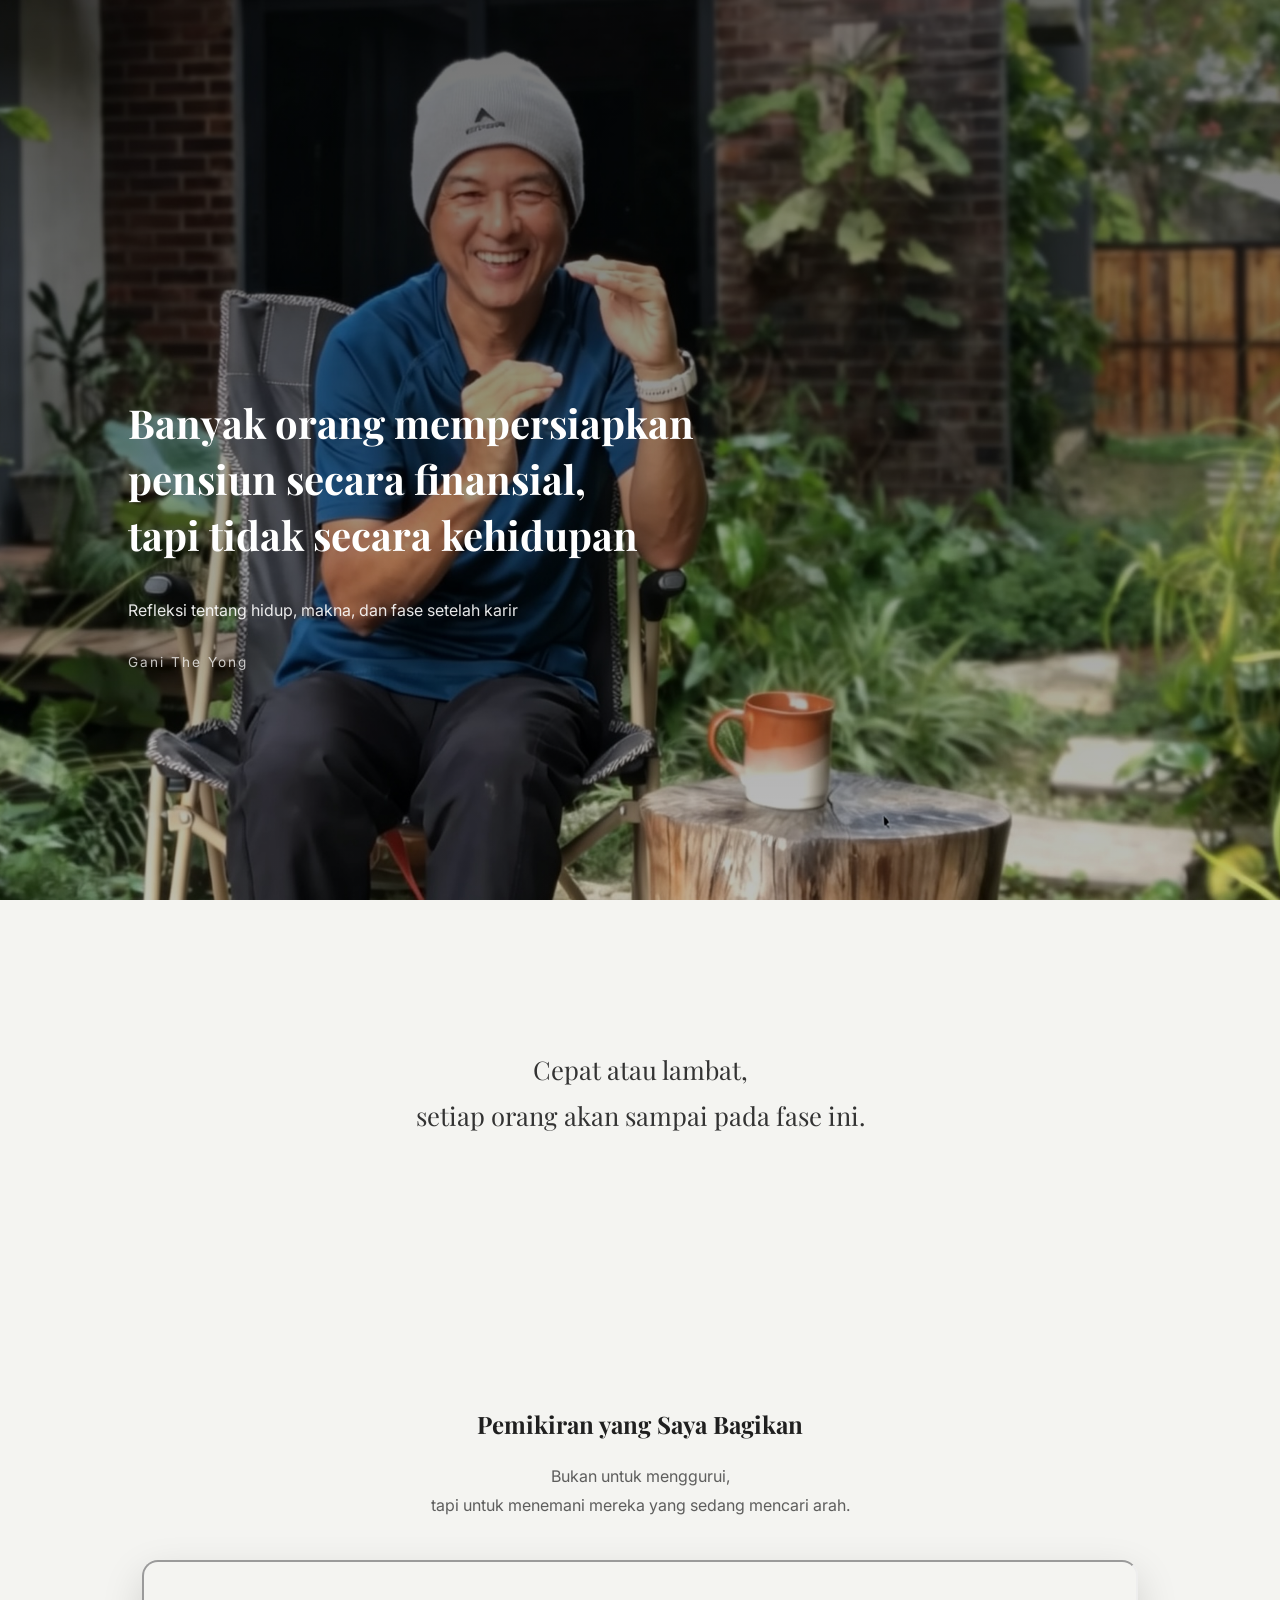
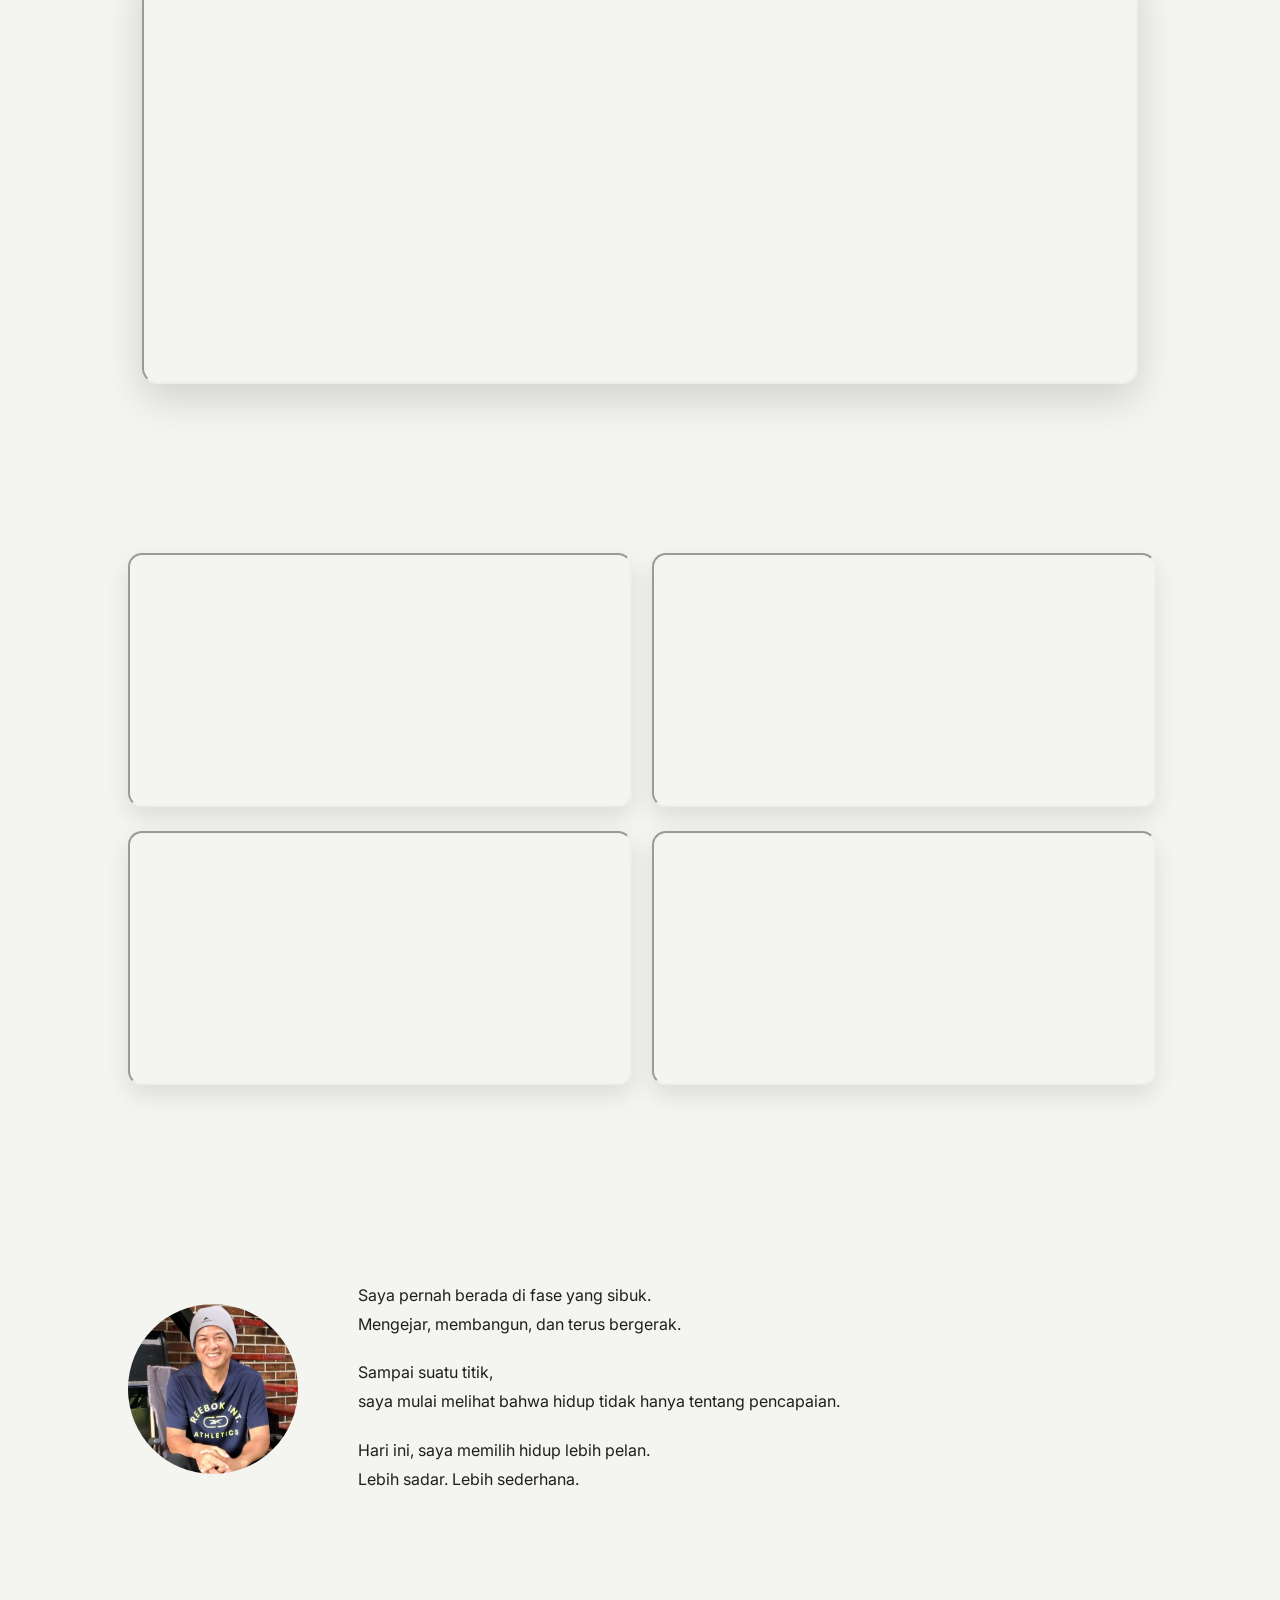
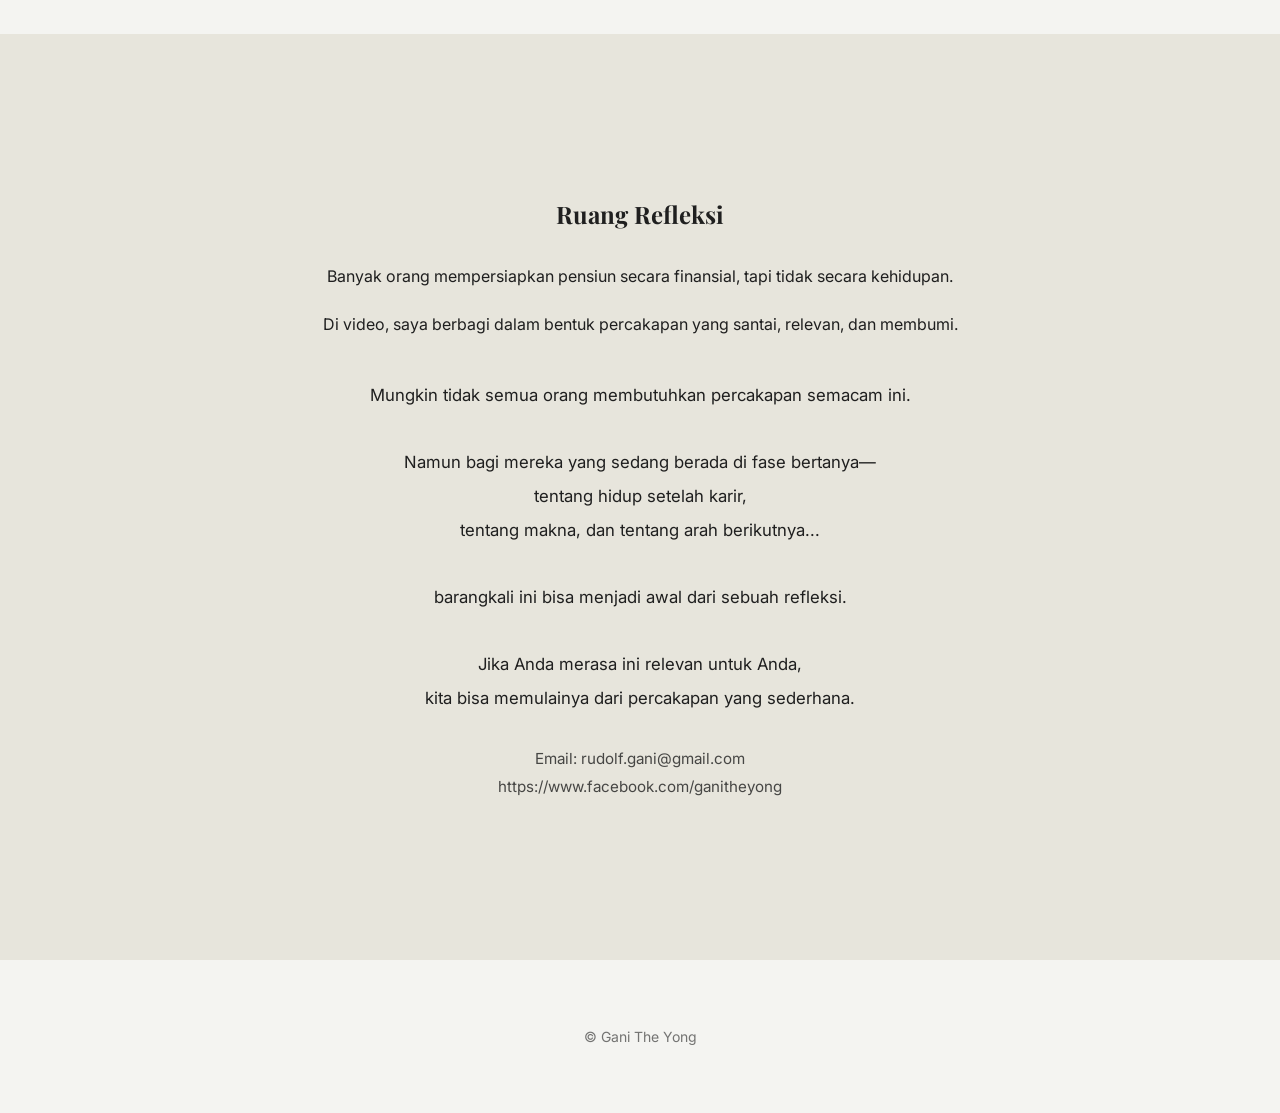
==== commit c23b952d: "Remove 'Saat Ini' heading from index.html Removed heading 'Saat Ini' from the story text." ====
--- a/index.html
+++ b/index.html
@@ -69,7 +69,6 @@
   <img src="foto.jpg" class="profile">
 
   <div class="story-text">
-    <h2>Saat Ini</h2>
 
     <p>
     Saya pernah berada di fase yang sibuk.<br>
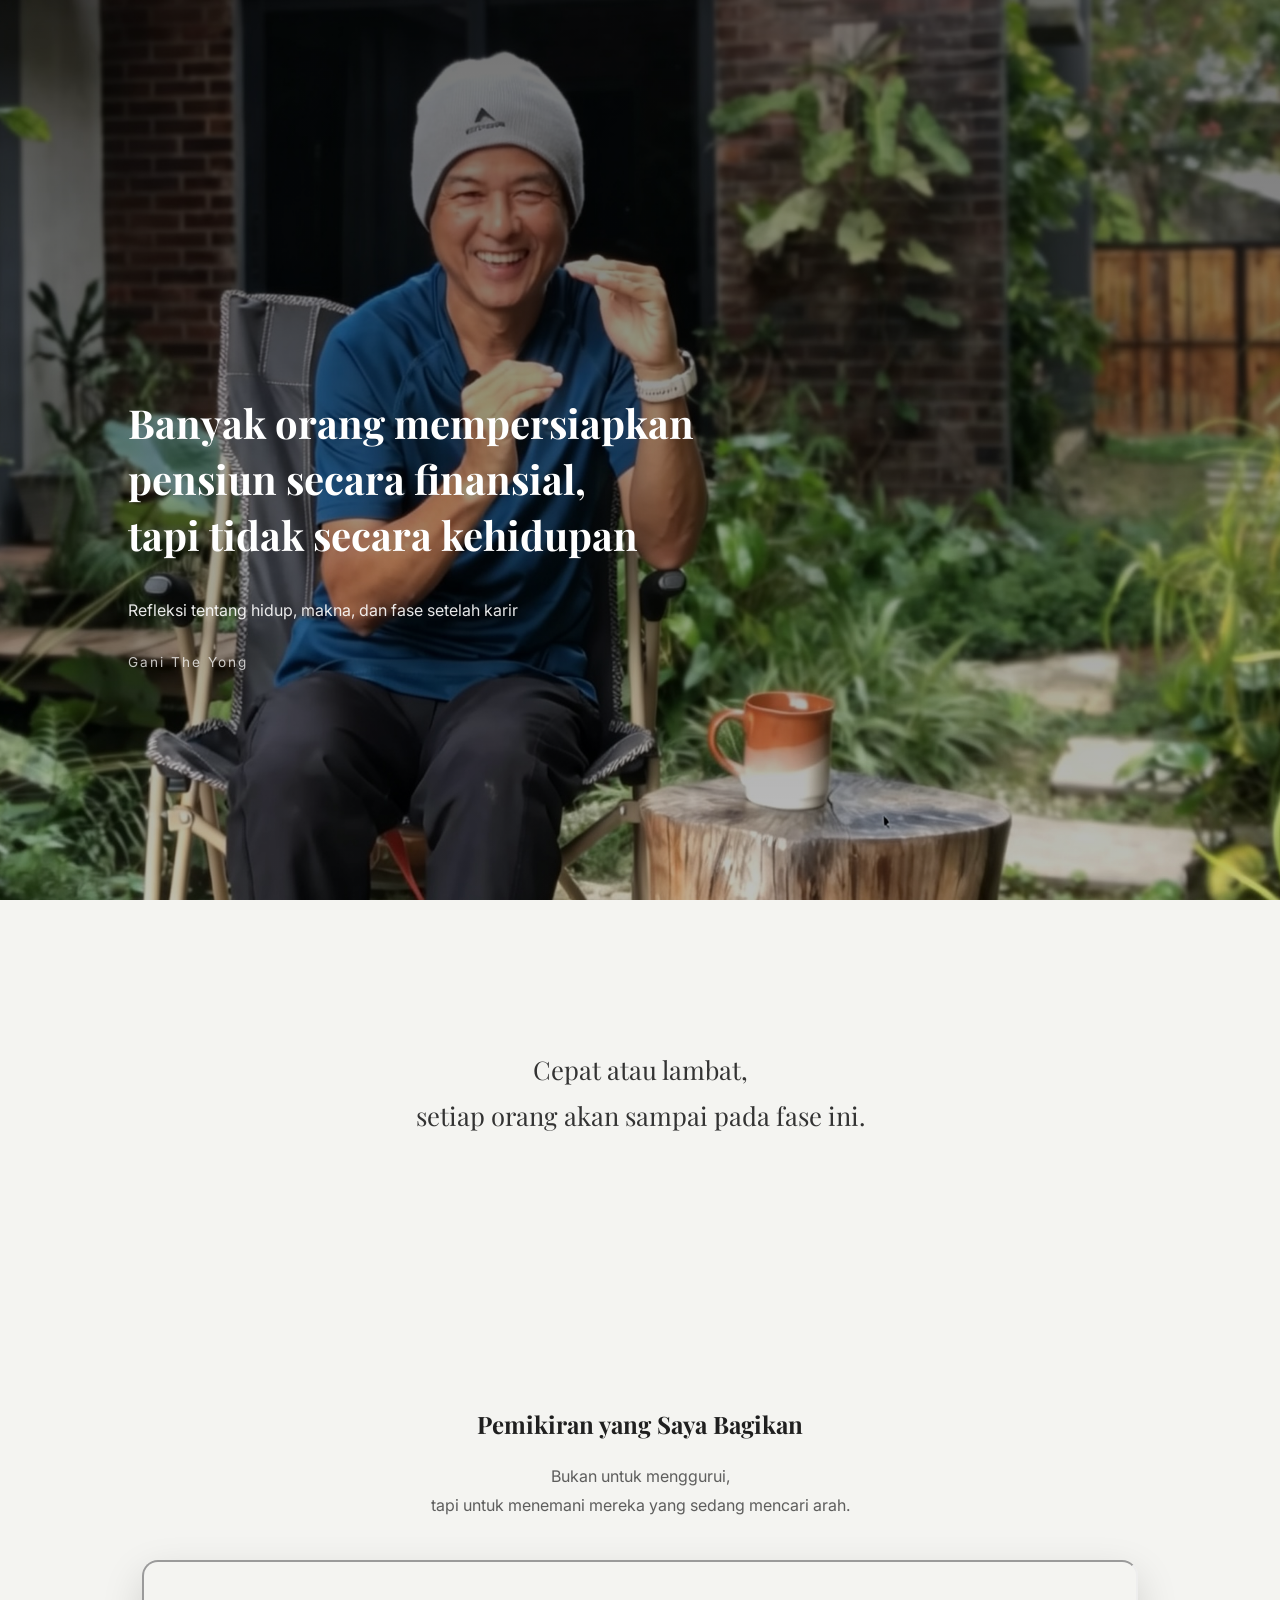
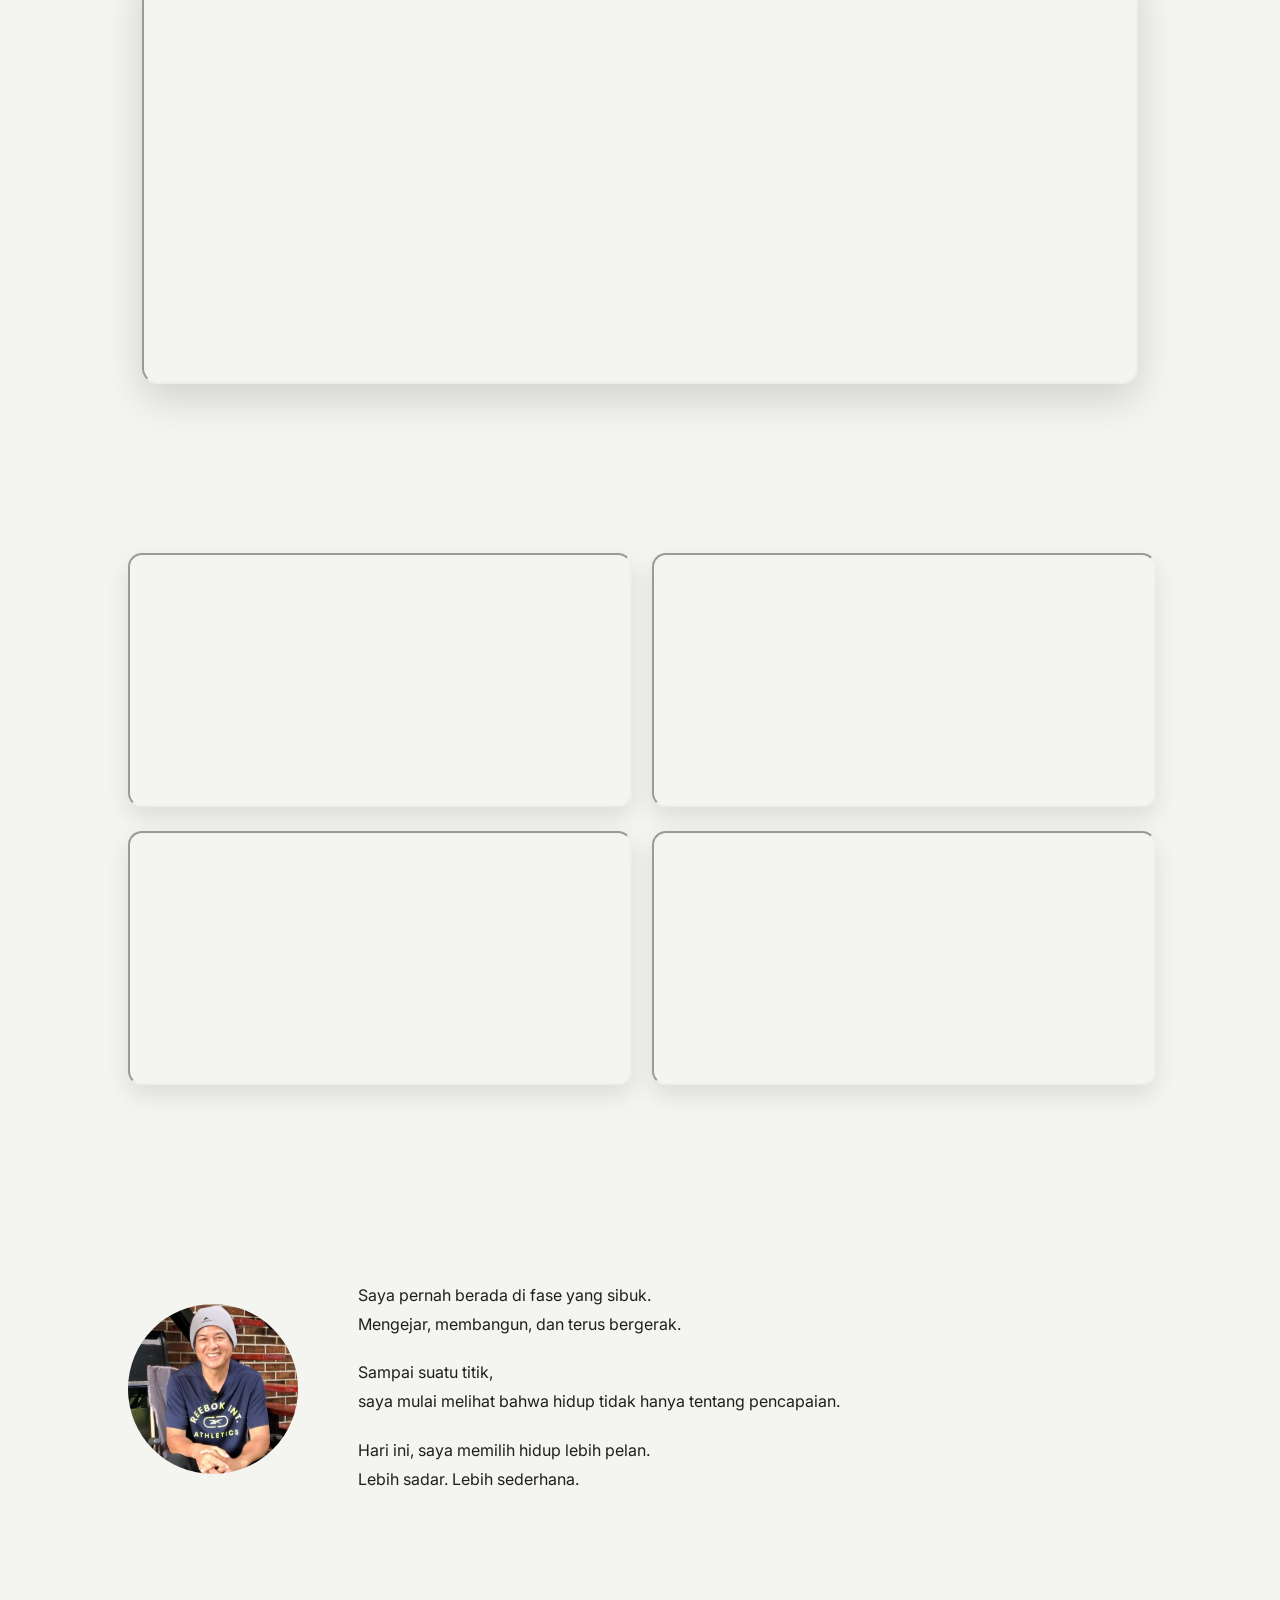
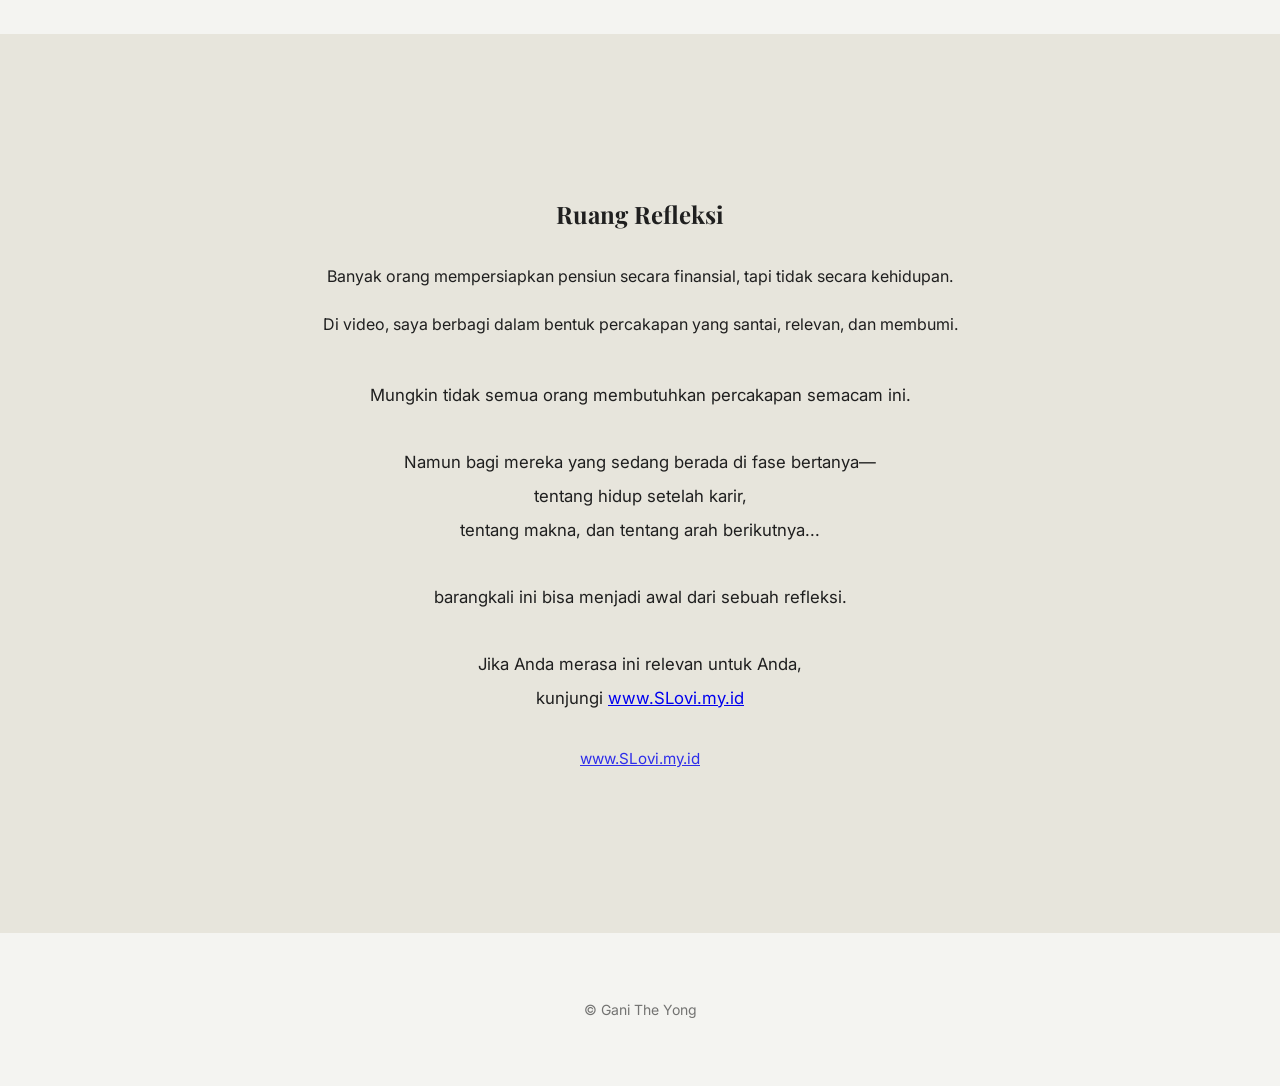
==== commit 56bb49ee: "Update contact: replace email/facebook with SLovi.my.id" ====
--- a/index.html
+++ b/index.html
@@ -114,12 +114,11 @@
     barangkali ini bisa menjadi awal dari sebuah refleksi.<br><br>
 
     Jika Anda merasa ini relevan untuk Anda,<br>
-    kita bisa memulainya dari percakapan yang sederhana.
+    kunjungi <a href="https://www.SLovi.my.id">www.SLovi.my.id</a>
     </p>
 
     <p class="contact">
-      Email: rudolf.gani@gmail.com<br>
-      https://www.facebook.com/ganitheyong
+      <a href="https://www.SLovi.my.id">www.SLovi.my.id</a>
     </p>
 
   </div>
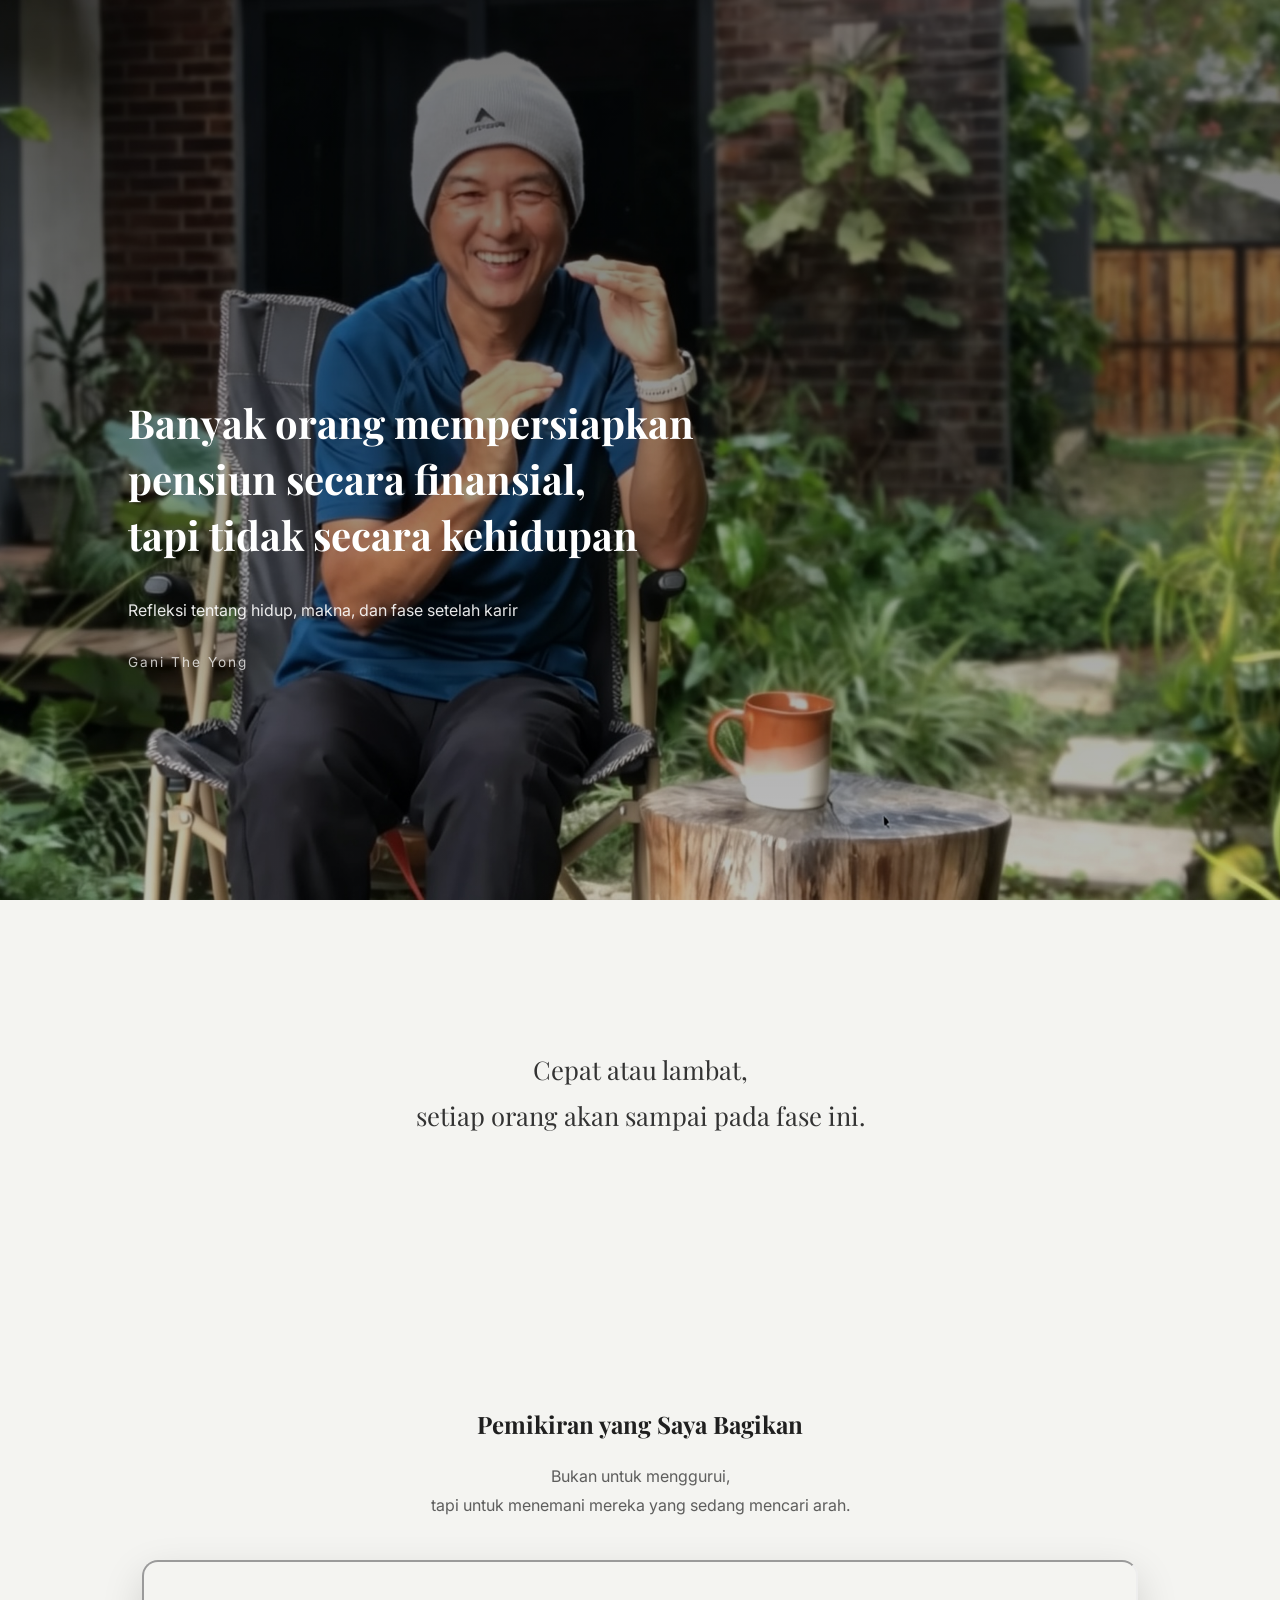
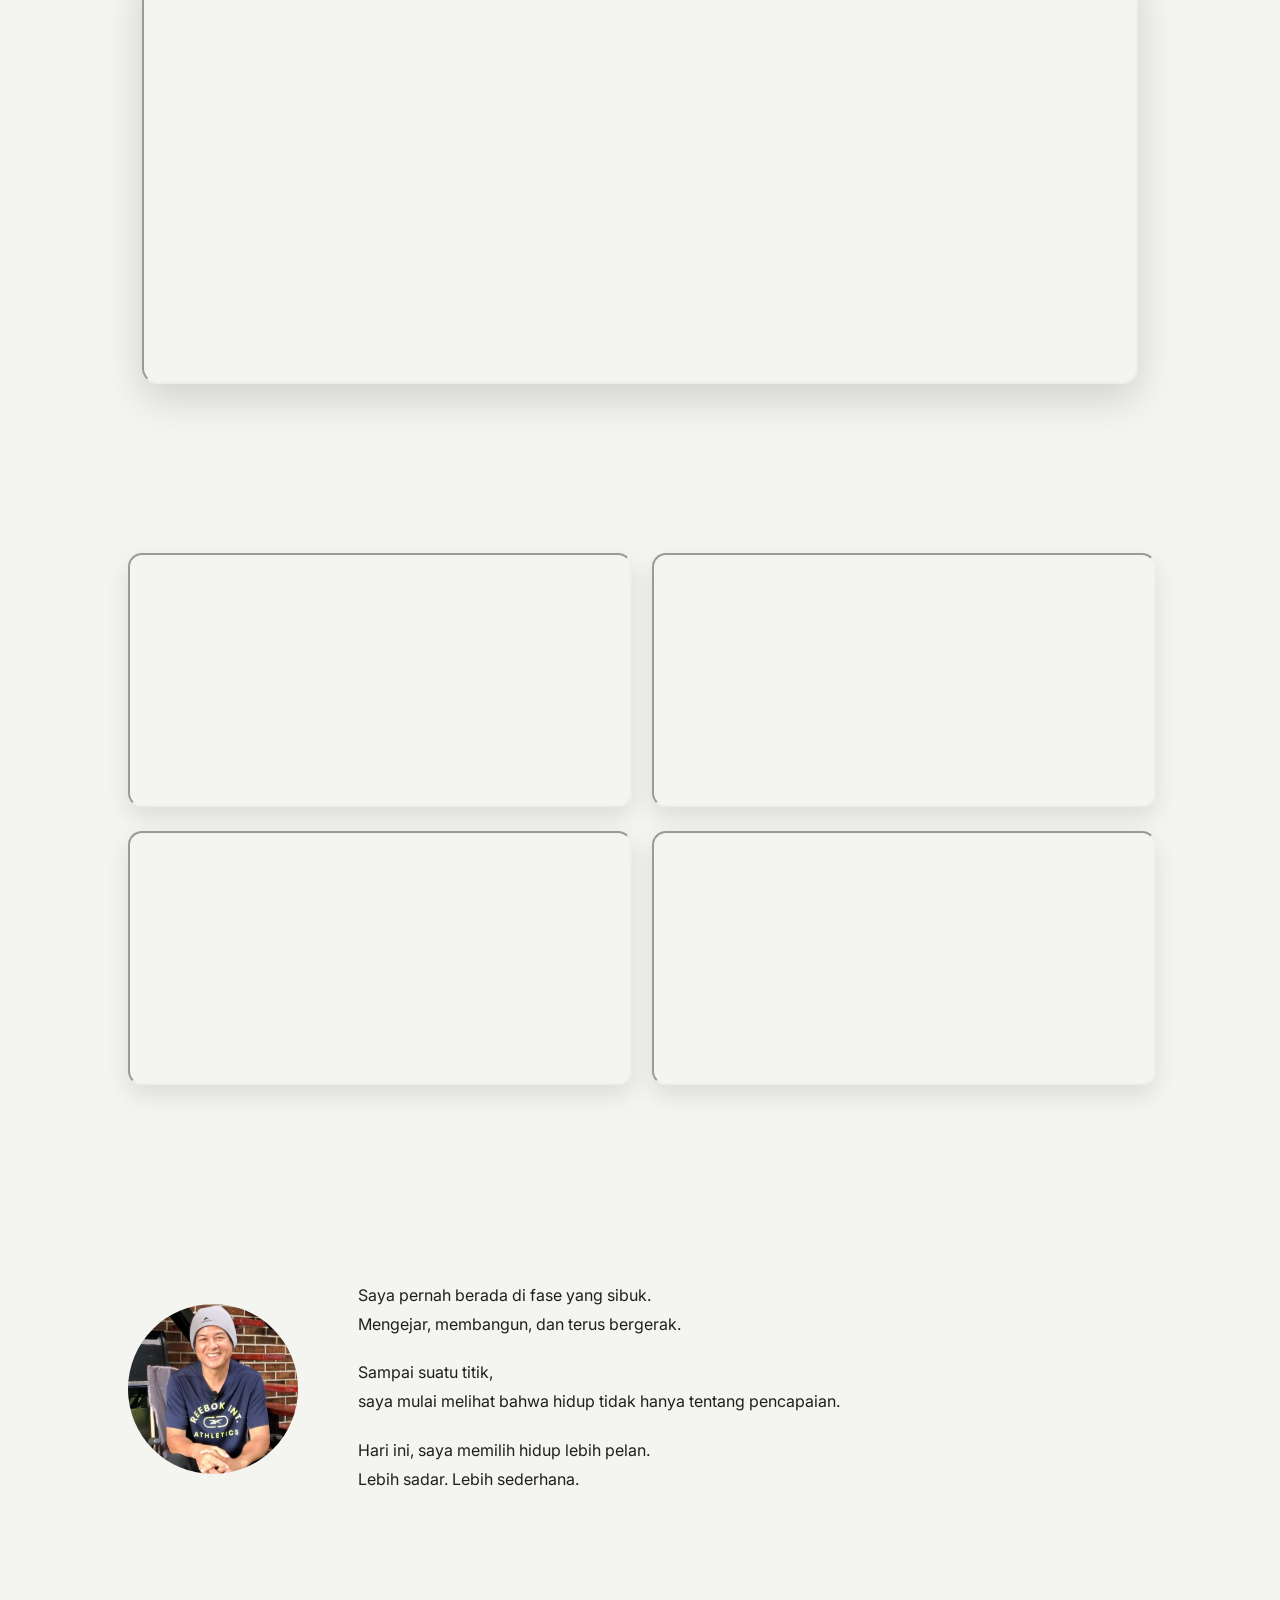
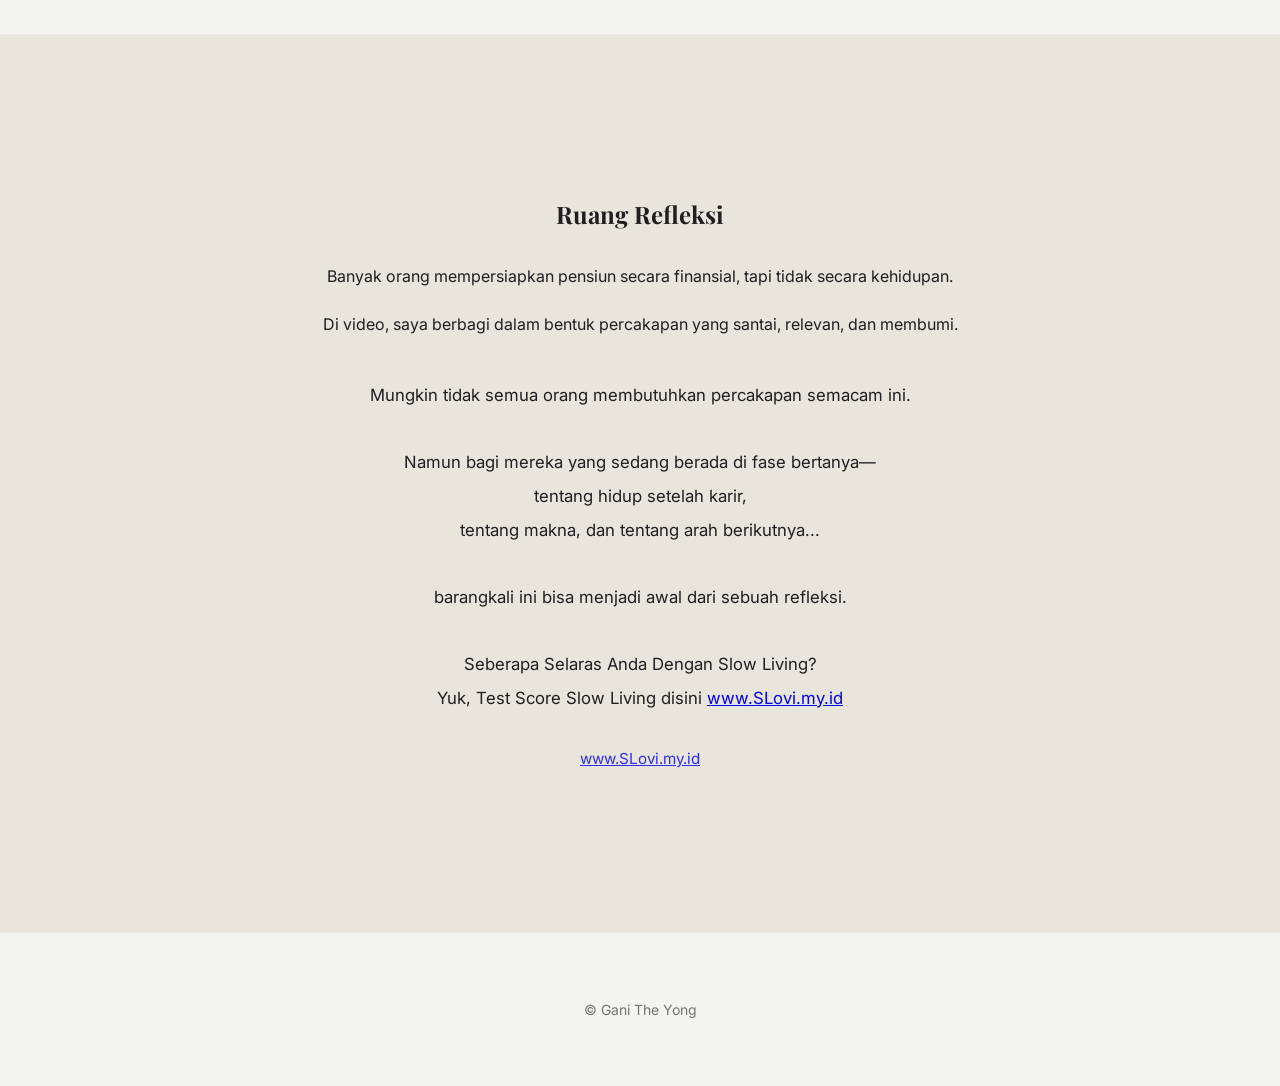
==== commit 6849a455: "Update CTA text to test score slow living" ====
--- a/index.html
+++ b/index.html
@@ -113,8 +113,8 @@
 
     barangkali ini bisa menjadi awal dari sebuah refleksi.<br><br>
 
-    Jika Anda merasa ini relevan untuk Anda,<br>
-    kunjungi <a href="https://www.SLovi.my.id">www.SLovi.my.id</a>
+    Seberapa Selaras Anda Dengan Slow Living?<br>
+    Yuk, Test Score Slow Living disini <a href="https://www.SLovi.my.id">www.SLovi.my.id</a>
     </p>
 
     <p class="contact">
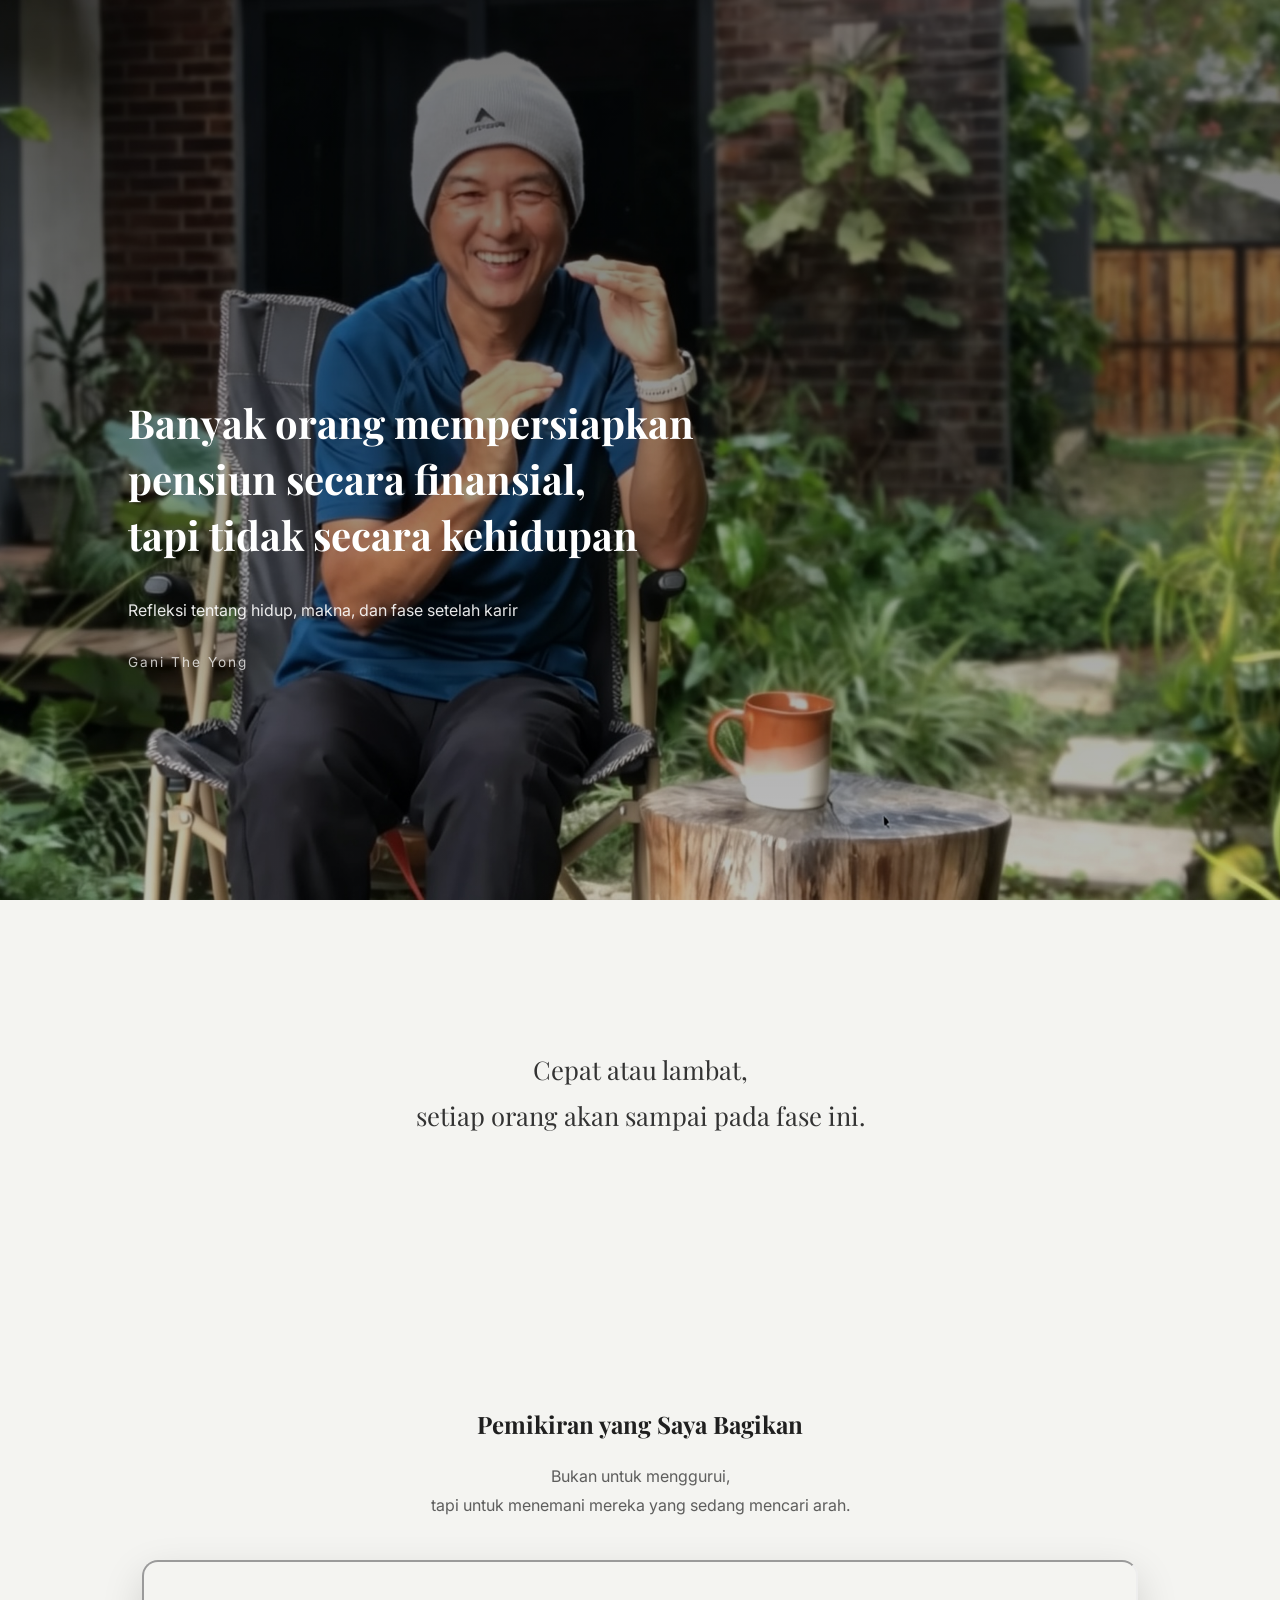
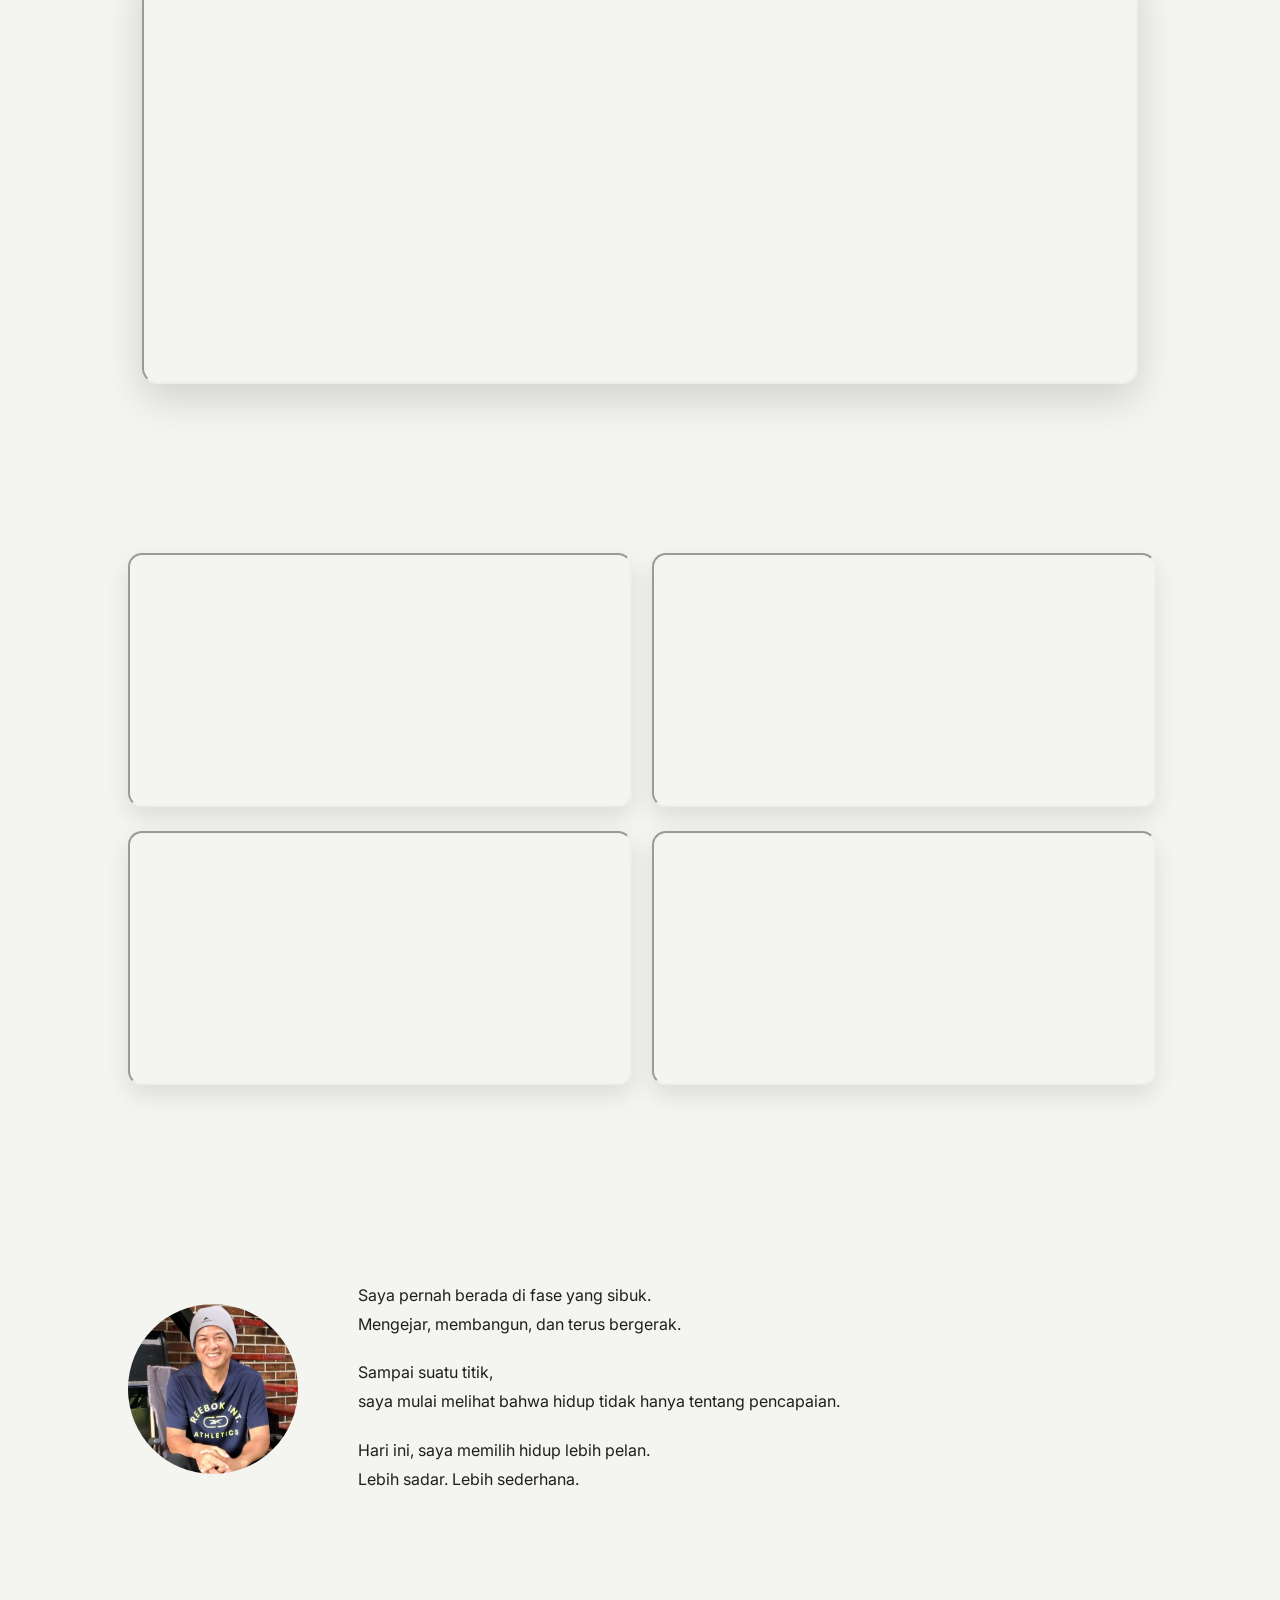
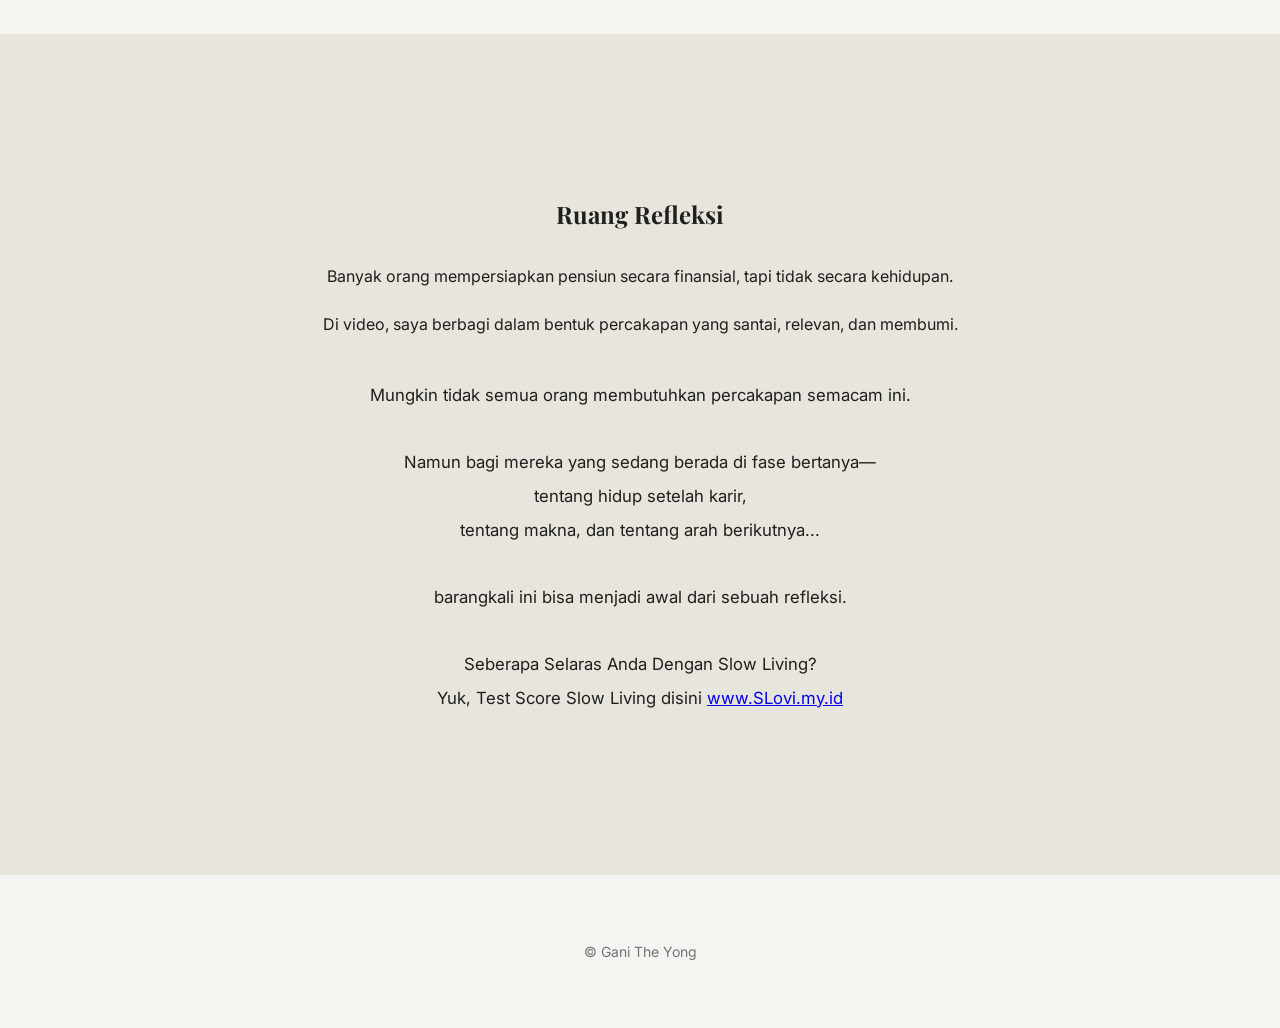
==== commit e1b19663: "Remove duplicate SLovi.my.id link in contact section" ====
--- a/index.html
+++ b/index.html
@@ -117,9 +117,7 @@
     Yuk, Test Score Slow Living disini <a href="https://www.SLovi.my.id">www.SLovi.my.id</a>
     </p>
 
-    <p class="contact">
-      <a href="https://www.SLovi.my.id">www.SLovi.my.id</a>
-    </p>
+
 
   </div>
 
